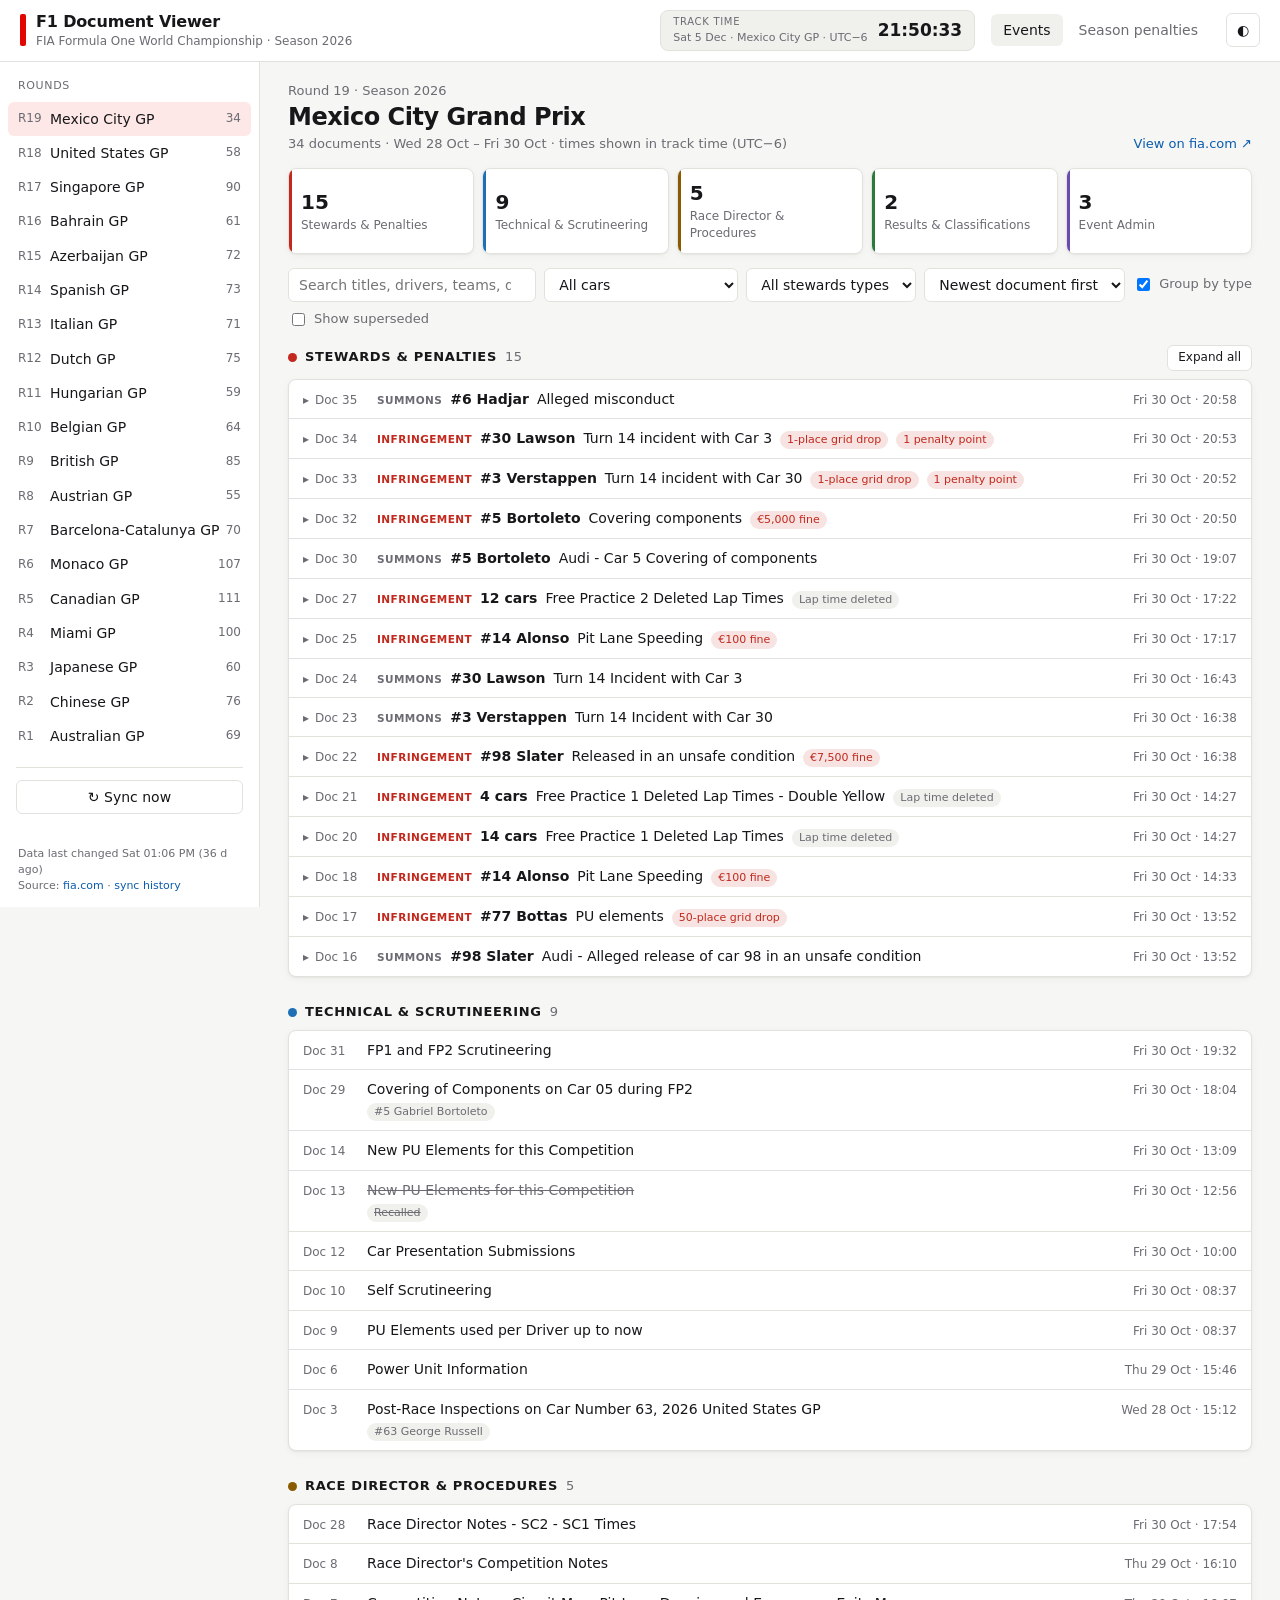
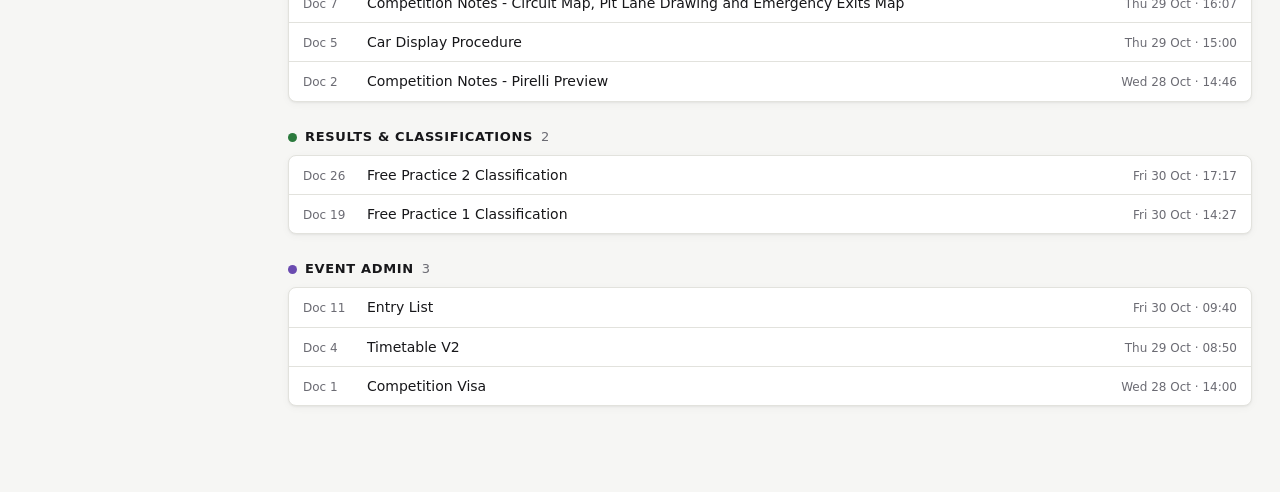
==== site/index.html @ 5725a712 "Add Sync now button and last-check status to the sidebar Starts the update workflow via the GitHub A" ====
<!doctype html>
<html lang="en">
<head>
<meta charset="utf-8">
<meta name="viewport" content="width=device-width, initial-scale=1">
<title>F1 Document Viewer</title>
<meta name="description" content="FIA Formula One decision documents, organised by event and document type.">
<link rel="stylesheet" href="style.css">
<link rel="icon" href="data:image/svg+xml,<svg xmlns='http://www.w3.org/2000/svg' viewBox='0 0 32 32'><rect width='32' height='32' rx='6' fill='%23e10600'/><path d='M8 9h12v3h-8v3h7v3h-7v5H8z' fill='white'/></svg>">
</head>
<body>
<header class="topbar">
  <button class="icon-btn menu-btn" id="menuBtn" aria-label="Show events">☰</button>
  <div class="brand">
    <span class="logo" aria-hidden="true"></span>
    <div>
      <h1>F1 Document Viewer</h1>
      <div class="sub" id="seasonLabel">Loading…</div>
    </div>
  </div>
  <div class="clock" id="clock" hidden title="Current local time at the track. Document times on this page are shown in track time.">
    <div class="clock-label">Track time</div>
    <div class="clock-time" id="clockTime">--:--:--</div>
    <div class="clock-sub"><span id="clockDay"></span> · <span id="clockWhere"></span></div>
  </div>
  <nav class="views">
    <a href="#/" id="navEvent" class="view-link">Events</a>
    <a href="#/penalties" id="navPen" class="view-link">Season penalties</a>
  </nav>
  <button class="icon-btn" id="themeBtn" aria-label="Toggle theme" title="Toggle theme">◐</button>
</header>

<div class="layout">
  <aside class="sidebar" id="sidebar">
    <div class="side-head">Rounds</div>
    <ul id="eventList" class="event-list"></ul>
    <div class="sync" id="sync">
      <button class="btn sync-btn" id="syncBtn" type="button">↻ Sync now</button>
      <div class="sync-status" id="syncStatus"></div>
      <form class="sync-token" id="syncToken" hidden>
        <p>Syncing from this page needs a GitHub token with permission to start the update workflow.
          It's kept only in this browser.</p>
        <ol>
          <li><a id="tokenLink" target="_blank" rel="noopener">Create a fine-grained token</a>:
            <b>Only select repositories</b> → this repo; <b>Permissions → Actions: Read and write</b>.</li>
          <li>Paste it here:</li>
        </ol>
        <input type="password" id="tokenInput" placeholder="github_pat_…" autocomplete="off">
        <div class="sync-actions">
          <button class="btn btn-sm" type="submit">Save &amp; sync</button>
          <button class="btn btn-sm" type="button" id="tokenCancel">Cancel</button>
        </div>
        <p>Or <a id="runOnGithub" target="_blank" rel="noopener">run it on GitHub</a> instead.</p>
      </form>
    </div>
    <div class="side-foot" id="updated"></div>
  </aside>
  <div class="scrim" id="scrim"></div>
  <main id="main" class="main"><p class="muted">Loading…</p></main>
</div>

<script src="app.js"></script>
</body>
</html>
---- site/style.css ----
:root {
  --bg: #f6f6f4;
  --surface: #ffffff;
  --surface-2: #f0f0ed;
  --border: #e2e2dd;
  --text: #17171a;
  --muted: #6b6b73;
  --accent: #e10600;
  --accent-soft: #fde8e7;
  --link: #0b5cad;
  --c-stewards: #c2281d;
  --c-technical: #1f6fb5;
  --c-race_director: #8a5a00;
  --c-results: #2b7a3d;
  --c-admin: #6a4bb0;
  --c-other: #6b6b73;
  --o-penalty: #c2281d;
  --o-reprimand: #b45309;
  --o-warning: #a16207;
  --o-nfa: #3f7d4e;
  --o-other: #6b6b73;
  --o-deleted: #6b6b73;
  --shadow: 0 1px 2px rgba(0,0,0,.05), 0 2px 8px rgba(0,0,0,.04);
  color-scheme: light;
}
@media (prefers-color-scheme: dark) {
  :root:not([data-theme="light"]) {
    --bg: #111114; --surface: #1a1a1f; --surface-2: #232329; --border: #2e2e36;
    --text: #ececef; --muted: #9a9aa5; --accent: #ff3b30; --accent-soft: #3a1715; --link: #6cb2ff;
    --c-stewards: #ff6b5e; --c-technical: #5aa9ef; --c-race_director: #e0a43a; --c-results: #5cc274;
    --c-admin: #a98bf0; --c-other: #9a9aa5;
    --o-penalty: #ff6b5e; --o-reprimand: #f59e0b; --o-warning: #eab308; --o-nfa: #5cc274; --o-other: #9a9aa5; --o-deleted: #9a9aa5;
    --shadow: none; color-scheme: dark;
  }
}
:root[data-theme="dark"] {
  --bg: #111114; --surface: #1a1a1f; --surface-2: #232329; --border: #2e2e36;
  --text: #ececef; --muted: #9a9aa5; --accent: #ff3b30; --accent-soft: #3a1715; --link: #6cb2ff;
  --c-stewards: #ff6b5e; --c-technical: #5aa9ef; --c-race_director: #e0a43a; --c-results: #5cc274;
  --c-admin: #a98bf0; --c-other: #9a9aa5;
  --o-penalty: #ff6b5e; --o-reprimand: #f59e0b; --o-warning: #eab308; --o-nfa: #5cc274; --o-other: #9a9aa5; --o-deleted: #9a9aa5;
  --shadow: none; color-scheme: dark;
}

* { box-sizing: border-box; }
html, body { margin: 0; }
body {
  background: var(--bg); color: var(--text);
  font: 14px/1.45 system-ui, -apple-system, "Segoe UI", Roboto, sans-serif;
}
a { color: var(--link); text-decoration: none; }
a:hover { text-decoration: underline; }
.muted { color: var(--muted); }
button, input, select { font: inherit; color: inherit; }

/* top bar */
.topbar {
  position: sticky; top: 0; z-index: 20; display: flex; align-items: center; gap: 16px;
  padding: 10px 20px; background: var(--surface); border-bottom: 1px solid var(--border);
}
.brand { display: flex; align-items: center; gap: 10px; margin-right: auto; min-width: 0; }
.logo { width: 6px; height: 32px; background: var(--accent); border-radius: 2px; flex: none; }
.brand h1 { font-size: 16px; margin: 0; letter-spacing: -.01em; }
.brand .sub { font-size: 12px; color: var(--muted); }
.views { display: flex; gap: 4px; }
.view-link { padding: 6px 12px; border-radius: 6px; color: var(--muted); font-weight: 500; }
.view-link:hover { background: var(--surface-2); text-decoration: none; }
.view-link.active { color: var(--text); background: var(--surface-2); }
.icon-btn {
  border: 1px solid var(--border); background: var(--surface); border-radius: 6px;
  width: 34px; height: 34px; cursor: pointer; flex: none;
}
.menu-btn { display: none; }

/* layout */
.layout { display: grid; grid-template-columns: 260px minmax(0, 1fr); min-height: calc(100vh - 55px); }
.sidebar {
  border-right: 1px solid var(--border); background: var(--surface);
  position: sticky; top: 55px; height: calc(100vh - 55px); overflow-y: auto; padding: 12px 8px;
}
.side-head { font-size: 11px; text-transform: uppercase; letter-spacing: .06em; color: var(--muted); padding: 4px 10px 8px; }
.side-foot { font-size: 11px; color: var(--muted); padding: 12px 10px; }
.event-list { list-style: none; margin: 0; padding: 0; }
.event-list a {
  display: grid; grid-template-columns: 26px 1fr auto; gap: 6px; align-items: center;
  padding: 7px 10px; border-radius: 6px; color: var(--text);
}
.event-list a:hover { background: var(--surface-2); text-decoration: none; }
.event-list a.active { background: var(--accent-soft); }
.event-list .rnd { color: var(--muted); font-variant-numeric: tabular-nums; font-size: 12px; }
.event-list .cnt { color: var(--muted); font-size: 12px; font-variant-numeric: tabular-nums; }
.main { padding: 20px 28px 60px; min-width: 0; max-width: 1200px; }
.scrim { display: none; }

/* event header */
.ev-head { display: flex; align-items: flex-end; gap: 16px; flex-wrap: wrap; margin-bottom: 14px; }
.ev-head h2 { margin: 0; font-size: 24px; letter-spacing: -.02em; }
.ev-head .meta { color: var(--muted); font-size: 13px; }
.ev-head .src { margin-left: auto; font-size: 13px; }

/* category cards */
.cats { display: grid; grid-template-columns: repeat(auto-fill, minmax(170px, 1fr)); gap: 8px; margin-bottom: 14px; }
.cat {
  text-align: left; border: 1px solid var(--border); background: var(--surface); border-radius: 8px;
  padding: 10px 12px; cursor: pointer; box-shadow: var(--shadow); position: relative; overflow: hidden;
}
.cat::before { content: ""; position: absolute; left: 0; top: 0; bottom: 0; width: 3px; background: var(--cc); }
.cat .n { font-size: 20px; font-weight: 650; font-variant-numeric: tabular-nums; }
.cat .l { font-size: 12px; color: var(--muted); }
.cat[aria-pressed="true"] { border-color: var(--cc); background: color-mix(in srgb, var(--cc) 9%, var(--surface)); }
.cat[aria-pressed="false"].dim { opacity: .55; }
.cat:disabled { opacity: .35; cursor: default; }

/* toolbar */
.toolbar { display: flex; flex-wrap: wrap; gap: 8px; align-items: center; margin-bottom: 16px; }
.toolbar input[type=search], .toolbar select {
  height: 34px; border: 1px solid var(--border); background: var(--surface); border-radius: 6px; padding: 0 10px;
}
.toolbar input[type=search] { flex: 1 1 220px; min-width: 0; }
.toolbar label.chk { display: inline-flex; gap: 6px; align-items: center; color: var(--muted); font-size: 13px; white-space: nowrap; }
.toolbar .spacer { flex: 1; }
.btn {
  height: 34px; border: 1px solid var(--border); background: var(--surface); border-radius: 6px;
  padding: 0 12px; cursor: pointer;
}
.btn:hover { background: var(--surface-2); }

/* sections */
.section { margin-bottom: 26px; }
.section-h { display: flex; align-items: center; gap: 8px; margin: 0 0 8px; font-size: 13px; text-transform: uppercase; letter-spacing: .05em; }
.section-h .dot { width: 9px; height: 9px; border-radius: 50%; background: var(--cc); }
.section-h .c { color: var(--muted); font-weight: 400; }
.card { background: var(--surface); border: 1px solid var(--border); border-radius: 8px; box-shadow: var(--shadow); overflow: hidden; }

/* document rows */
.doc { display: grid; grid-template-columns: 52px minmax(0, 1fr) auto; gap: 12px; padding: 9px 14px; border-top: 1px solid var(--border); align-items: baseline; }
.doc:first-child { border-top: 0; }
.doc .num { color: var(--muted); font-variant-numeric: tabular-nums; font-size: 12px; }
.doc .t { min-width: 0; }
.doc .t a { color: var(--text); font-weight: 500; }
.doc .t a:hover { color: var(--link); }
.doc .when { color: var(--muted); font-size: 12px; white-space: nowrap; font-variant-numeric: tabular-nums; }
.doc.recalled .t { text-decoration: line-through; color: var(--muted); }
.doc.superseded { opacity: .6; }
.tagline { display: flex; flex-wrap: wrap; gap: 4px; margin-top: 4px; }
.pill {
  display: inline-block; font-size: 11px; line-height: 18px; padding: 0 7px; border-radius: 9px;
  background: var(--surface-2); color: var(--muted); white-space: nowrap;
}
.pill.cat-pill { color: var(--cc); background: color-mix(in srgb, var(--cc) 12%, transparent); }
.pill.o-penalty { color: var(--o-penalty); background: color-mix(in srgb, var(--o-penalty) 13%, transparent); }
.pill.o-reprimand { color: var(--o-reprimand); background: color-mix(in srgb, var(--o-reprimand) 13%, transparent); }
.pill.o-warning { color: var(--o-warning); background: color-mix(in srgb, var(--o-warning) 13%, transparent); }
.pill.o-nfa { color: var(--o-nfa); background: color-mix(in srgb, var(--o-nfa) 13%, transparent); }
.pill.o-other, .pill.o-deleted { color: var(--o-other); }

/* stewards rulings */
.ruling { padding: 12px 14px; border-top: 1px solid var(--border); display: grid; grid-template-columns: 52px minmax(0,1fr) auto; gap: 12px; }
.ruling:first-child { border-top: 0; }
.ruling .who { font-weight: 600; }
.ruling .who .team { font-weight: 400; color: var(--muted); }
.ruling .type { font-size: 11px; font-weight: 600; text-transform: uppercase; letter-spacing: .04em; }
.type-Summons { color: var(--muted); }
.type-Infringement, .type-Corrected { color: var(--o-penalty); }
.type-Decision { color: var(--o-nfa); }
.type-Report, .type-Stewards, .type-Right, .type-Hearing { color: var(--c-technical); }
.ruling .fact { margin-top: 3px; }
.ruling .outcome { margin-top: 6px; padding: 6px 10px; background: var(--surface-2); border-radius: 6px; border-left: 3px solid var(--oc, var(--border)); }
.ruling .outcome b { font-size: 11px; text-transform: uppercase; letter-spacing: .04em; color: var(--muted); font-weight: 600; margin-right: 6px; }
.ruling details { margin-top: 6px; font-size: 13px; }
.ruling details summary { cursor: pointer; color: var(--muted); }
.ruling details p { margin: 6px 0 0; white-space: pre-wrap; }
.ruling .rel { font-size: 12px; color: var(--muted); margin-top: 6px; }
.ruling .rel a { margin-right: 6px; }
.flash { animation: flash 1.6s ease-out; }
@keyframes flash { from { background: color-mix(in srgb, var(--accent) 18%, transparent); } to { background: transparent; } }

/* penalties view */
.stat-row { display: grid; grid-template-columns: repeat(auto-fill, minmax(150px, 1fr)); gap: 8px; margin-bottom: 16px; }
.stat { background: var(--surface); border: 1px solid var(--border); border-radius: 8px; padding: 10px 12px; box-shadow: var(--shadow); }
.stat .n { font-size: 22px; font-weight: 650; font-variant-numeric: tabular-nums; }
.stat .l { font-size: 12px; color: var(--muted); }
.tbl-wrap { overflow-x: auto; }
table { border-collapse: collapse; width: 100%; font-variant-numeric: tabular-nums; }
th, td { text-align: left; padding: 7px 12px; border-top: 1px solid var(--border); white-space: nowrap; }
thead th { border-top: 0; font-size: 11px; text-transform: uppercase; letter-spacing: .05em; color: var(--muted); font-weight: 600; cursor: pointer; user-select: none; background: var(--surface); }
thead th.sorted::after { content: " ↓"; }
thead th.sorted.asc::after { content: " ↑"; }
td.num, th.num { text-align: right; }
tbody tr { cursor: pointer; }
tbody tr:hover { background: var(--surface-2); }
tbody tr.sel { background: var(--accent-soft); }
.empty { padding: 30px; text-align: center; color: var(--muted); }
.ev-link { font-size: 12px; color: var(--muted); }

@media (max-width: 860px) {
  .menu-btn { display: inline-block; }
  .layout { grid-template-columns: 1fr; }
  .sidebar {
    position: fixed; top: 55px; left: 0; bottom: 0; width: 270px; z-index: 30; height: auto;
    transform: translateX(-100%); transition: transform .2s; box-shadow: 0 0 30px rgba(0,0,0,.25);
  }
  body.nav-open .sidebar { transform: none; }
  body.nav-open .scrim { display: block; position: fixed; inset: 55px 0 0 0; background: rgba(0,0,0,.3); z-index: 25; }
  .main { padding: 16px 16px 60px; }
  .topbar { padding: 10px 16px; gap: 10px; }
  .brand .sub { display: none; }
  .view-link { padding: 6px 8px; font-size: 13px; }
  .doc, .ruling { grid-template-columns: 40px minmax(0,1fr); }
  .doc .when, .ruling .when { grid-column: 2; }
  .ev-head .src { margin-left: 0; }
}

/* track clock */
.clock { display: grid; grid-template-columns: auto auto; column-gap: 10px; align-items: baseline;
  padding: 4px 12px; border: 1px solid var(--border); border-radius: 8px; background: var(--surface-2); }
.clock[hidden] { display: none; }
.clock-label { font-size: 10px; text-transform: uppercase; letter-spacing: .07em; color: var(--muted); grid-row: 1; }
.clock-time { font-size: 17px; font-weight: 650; font-variant-numeric: tabular-nums; grid-row: 1 / span 2; grid-column: 2; align-self: center; }
.clock-sub { font-size: 11px; color: var(--muted); grid-row: 2; grid-column: 1; white-space: nowrap; }

/* compact expandable stewards rows */
.section-h .spacer { flex: 1; }
.btn-sm { height: 26px; padding: 0 10px; font-size: 12px; text-transform: none; letter-spacing: 0; font-weight: 500; }
details.ruling { border-top: 1px solid var(--border); display: block; padding: 0; }
details.ruling:first-child { border-top: 0; }
details.ruling > summary {
  list-style: none; cursor: pointer; display: grid; grid-template-columns: 64px minmax(0, 1fr) auto;
  gap: 10px; padding: 9px 14px; align-items: baseline;
}
details.ruling > summary::-webkit-details-marker { display: none; }
details.ruling > summary:hover { background: var(--surface-2); }
details.ruling > summary .num { color: var(--muted); font-size: 12px; white-space: nowrap; font-variant-numeric: tabular-nums; position: relative; padding-left: 12px; }
details.ruling > summary .num::before { content: "▸"; position: absolute; left: 0; color: var(--muted); transition: transform .15s; }
details.ruling[open] > summary .num::before { transform: rotate(90deg); }
details.ruling .line { display: flex; flex-wrap: wrap; align-items: baseline; gap: 4px 8px; min-width: 0; }
details.ruling .line .type { font-size: 10.5px; font-weight: 650; text-transform: uppercase; letter-spacing: .04em; white-space: nowrap; }
details.ruling .line .who { font-weight: 600; white-space: nowrap; }
details.ruling .line .subj { min-width: 0; }
details.ruling .when { color: var(--muted); font-size: 12px; white-space: nowrap; font-variant-numeric: tabular-nums; }
details.ruling.recalled .subj { text-decoration: line-through; color: var(--muted); }
details.ruling[open] { background: color-mix(in srgb, var(--surface-2) 45%, var(--surface)); }
.ruling-body { padding: 0 14px 12px 88px; display: grid; gap: 6px; }
.ruling-body .meta-line { color: var(--muted); }
.ruling-body .meta-line b { color: var(--text); }
.ruling-body .fact { margin: 0; }
.ruling-body .small { font-size: 12px; }
.ruling-body .outcome { margin: 0; }
.ruling-body .rel { margin: 0; }
.ruling-body .rel .sep { margin: 0 8px; }
.ruling-body details.sub { font-size: 13px; }
.ruling-body details.sub summary { cursor: pointer; color: var(--muted); }
.ruling-body details.sub p { margin: 6px 0 0; white-space: pre-wrap; }
.pill.ev-pill { background: var(--surface-2); color: var(--text); }

@media (max-width: 860px) {
  .clock { padding: 3px 8px; }
  .clock-sub, .clock-label { display: none; }
  .clock-time { font-size: 14px; grid-row: 1; }
  details.ruling > summary { grid-template-columns: 58px minmax(0, 1fr); }
  details.ruling > summary .when { grid-column: 2; }
  .ruling-body { padding: 0 14px 12px 16px; }
}
@media (max-width: 560px) {
  .brand > div { display: none; }
  .views .view-link { padding: 6px 6px; }
}

/* sync */
.sync { margin: 14px 8px 0; padding-top: 12px; border-top: 1px solid var(--border); display: grid; gap: 6px; }
.sync-btn { width: 100%; font-weight: 500; }
.sync-btn:disabled { opacity: .6; cursor: progress; }
.sync-status { font-size: 11px; color: var(--muted); min-height: 14px; }
.sync-status .bad, .bad { color: var(--o-penalty); }
.sync-token { font-size: 12px; background: var(--surface-2); border: 1px solid var(--border); border-radius: 8px; padding: 10px; display: grid; gap: 6px; }
.sync-token[hidden] { display: none; }
.sync-token p, .sync-token ol { margin: 0; }
.sync-token ol { padding-left: 18px; }
.sync-token input { height: 30px; border: 1px solid var(--border); background: var(--surface); border-radius: 6px; padding: 0 8px; width: 100%; }
.sync-actions { display: flex; gap: 6px; }
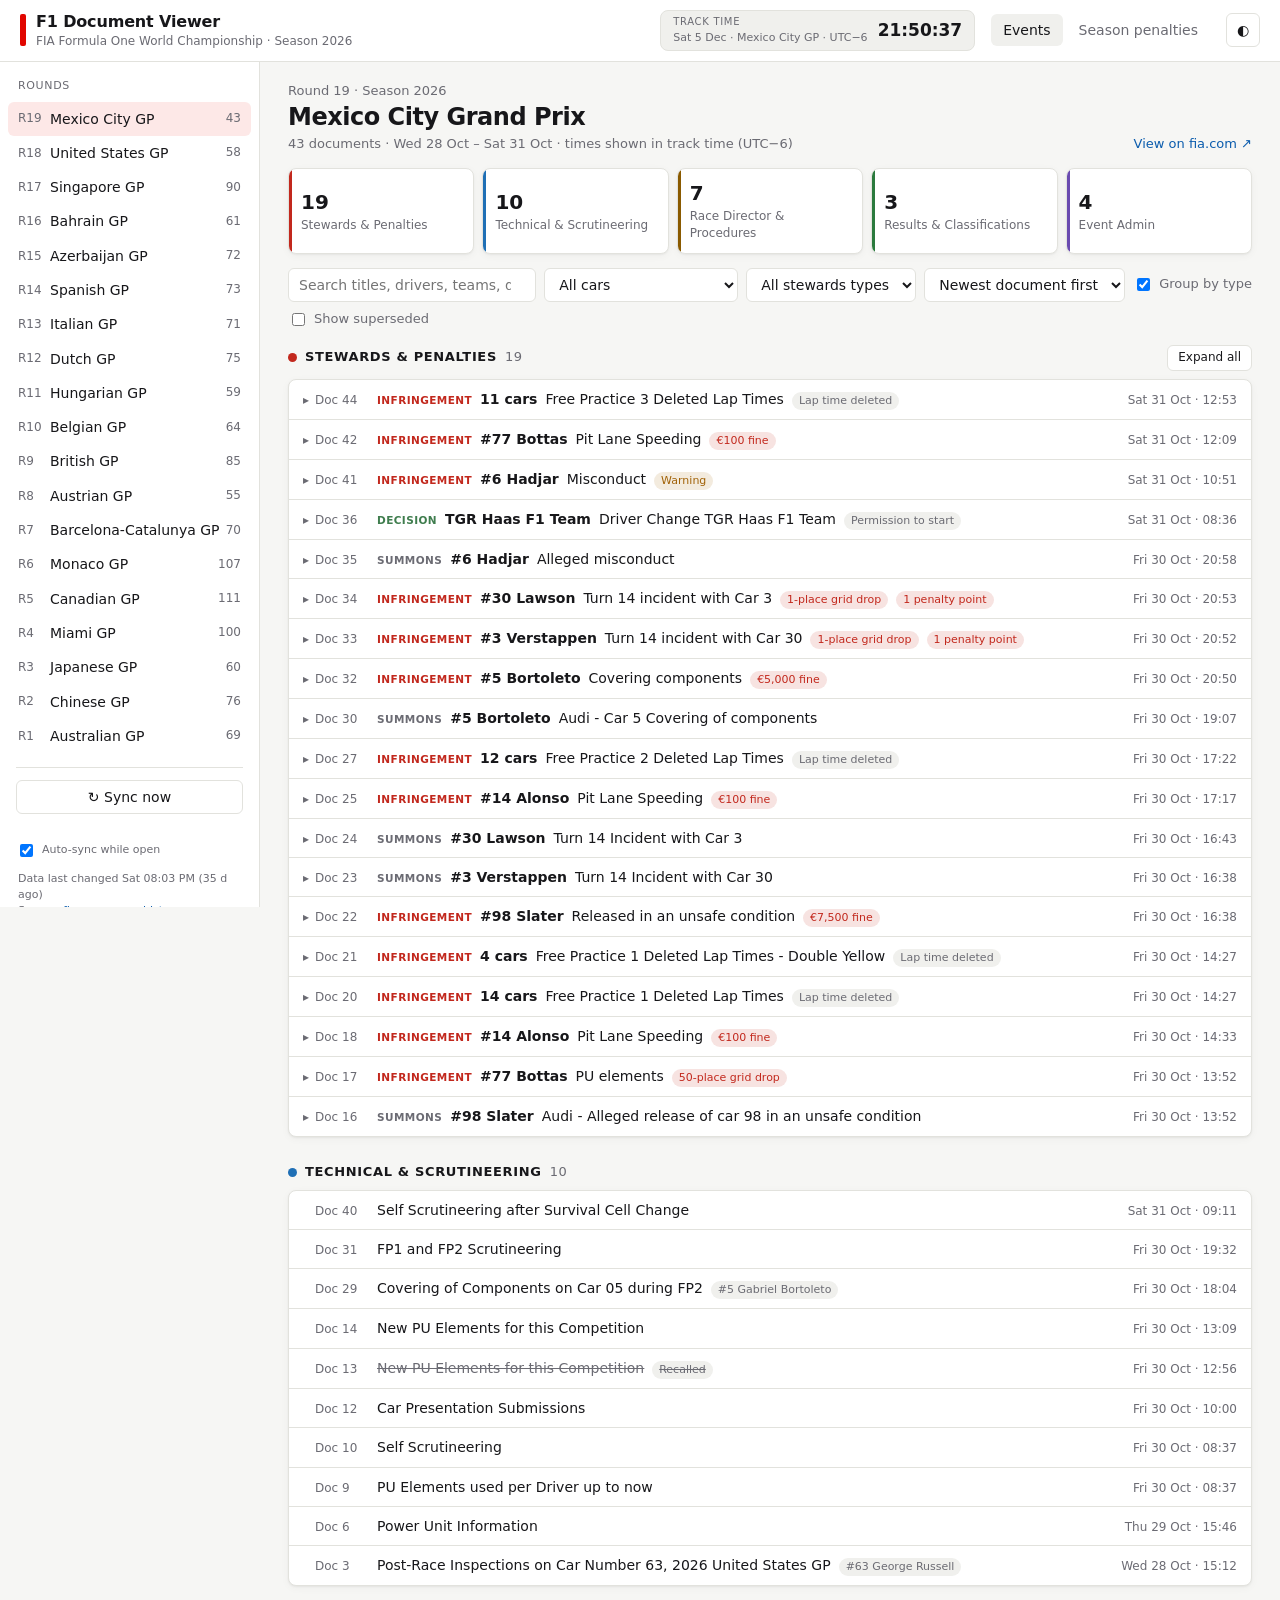
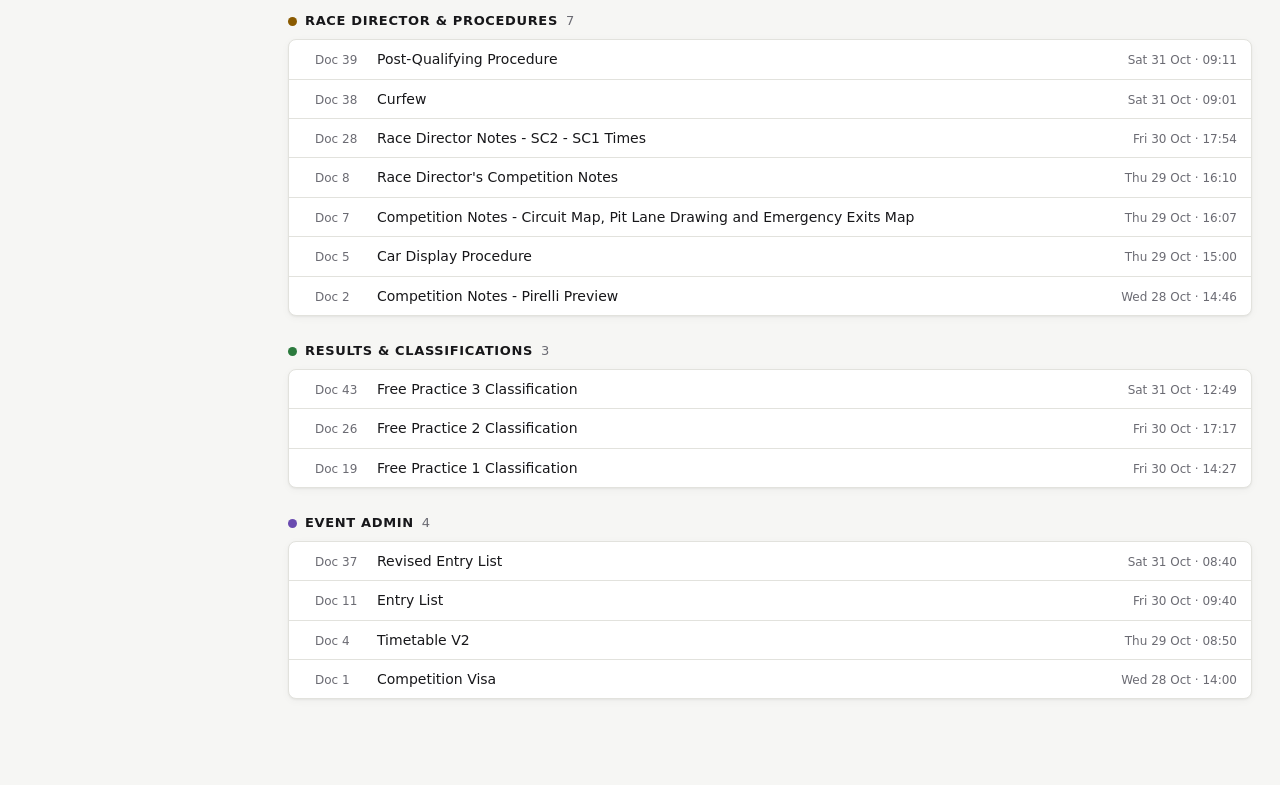
==== commit f7c0216a: "Auto-refresh and auto-sync while the page is open GitHub's scheduler is best-effort and isn't firing" ====
--- a/site/index.html
+++ b/site/index.html
@@ -37,6 +37,8 @@
     <div class="sync" id="sync">
       <button class="btn sync-btn" id="syncBtn" type="button">↻ Sync now</button>
       <div class="sync-status" id="syncStatus"></div>
+      <label class="sync-auto" title="While this page is open, start a sync every 10 min on race weekends (hourly otherwise). Needs a saved token.">
+        <input type="checkbox" id="autoSync"> Auto-sync while open</label>
       <form class="sync-token" id="syncToken" hidden>
         <p>Syncing from this page needs a GitHub token with permission to start the update workflow.
           It's kept only in this browser.</p>
--- a/site/style.css
+++ b/site/style.css
@@ -133,9 +133,12 @@
 .card { background: var(--surface); border: 1px solid var(--border); border-radius: 8px; box-shadow: var(--shadow); overflow: hidden; }
 
 /* document rows */
-.doc { display: grid; grid-template-columns: 52px minmax(0, 1fr) auto; gap: 12px; padding: 9px 14px; border-top: 1px solid var(--border); align-items: baseline; }
+.doc { display: grid; grid-template-columns: 64px minmax(0, 1fr) auto; gap: 10px; padding: 9px 14px; border-top: 1px solid var(--border); align-items: baseline; }
 .doc:first-child { border-top: 0; }
-.doc .num { color: var(--muted); font-variant-numeric: tabular-nums; font-size: 12px; }
+.doc .num { color: var(--muted); font-variant-numeric: tabular-nums; font-size: 12px; padding-left: 12px; white-space: nowrap; }
+.doc .line { display: flex; flex-wrap: wrap; align-items: baseline; gap: 4px 8px; }
+.doc.recalled .t { text-decoration: none; }
+.doc.recalled .subj { text-decoration: line-through; }
 .doc .t { min-width: 0; }
 .doc .t a { color: var(--text); font-weight: 500; }
 .doc .t a:hover { color: var(--link); }
@@ -206,7 +209,7 @@
   .topbar { padding: 10px 16px; gap: 10px; }
   .brand .sub { display: none; }
   .view-link { padding: 6px 8px; font-size: 13px; }
-  .doc, .ruling { grid-template-columns: 40px minmax(0,1fr); }
+  .doc, .ruling { grid-template-columns: 58px minmax(0,1fr); }
   .doc .when, .ruling .when { grid-column: 2; }
   .ev-head .src { margin-left: 0; }
 }
@@ -278,3 +281,8 @@
 .sync-token ol { padding-left: 18px; }
 .sync-token input { height: 30px; border: 1px solid var(--border); background: var(--surface); border-radius: 6px; padding: 0 8px; width: 100%; }
 .sync-actions { display: flex; gap: 6px; }
+
+/* flat list: fixed-width category tag so titles line up */
+.line > .cat-pill:first-child { min-width: 152px; text-align: center; }
+@media (max-width: 860px) { .line > .cat-pill:first-child { min-width: 0; } }
+.sync-auto { display: flex; gap: 6px; align-items: center; font-size: 11px; color: var(--muted); }
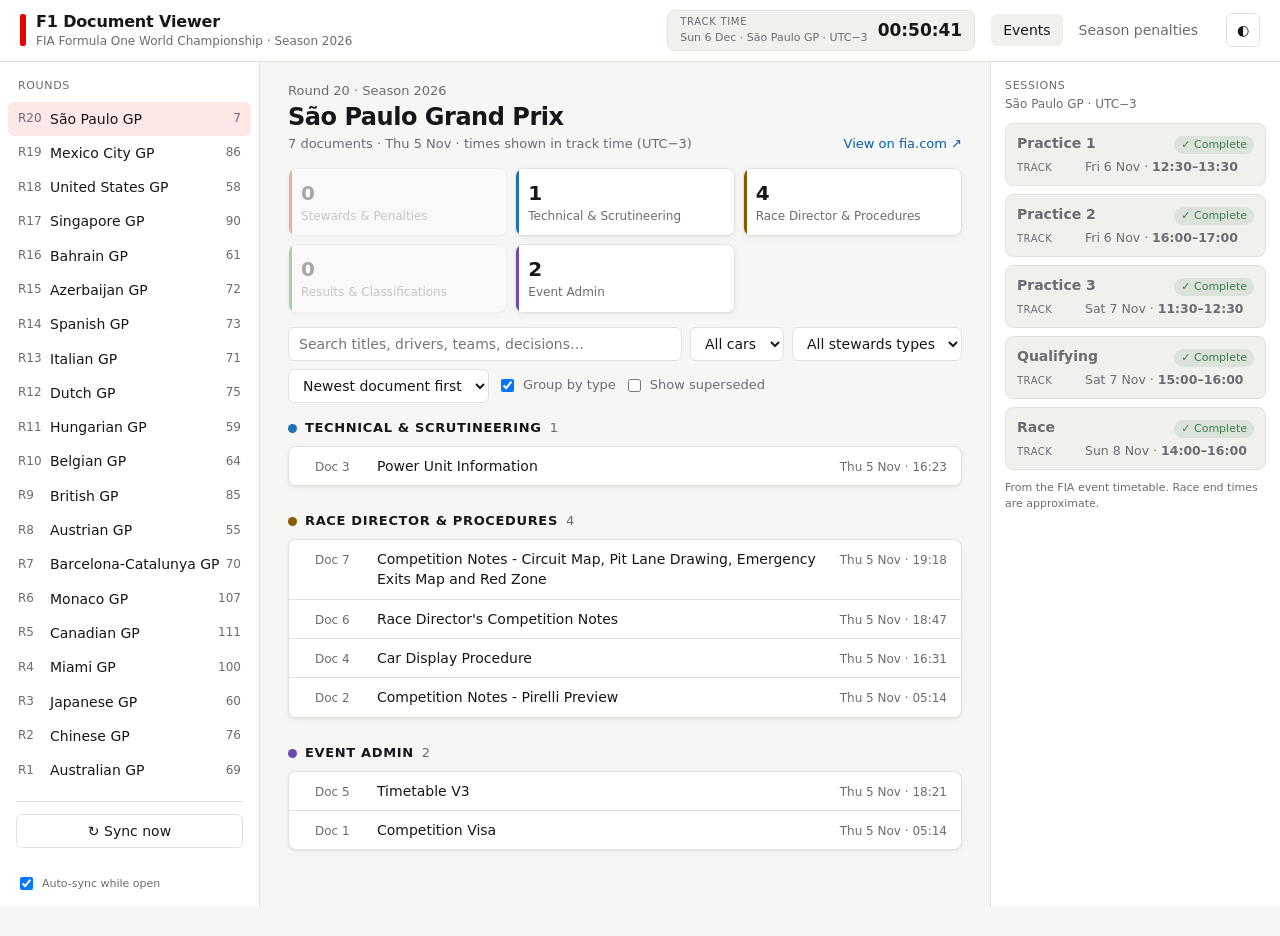
==== commit cdd7e9ef: "Add session times panel for the selected event Parse Formula 1 track sessions from the FIA timetable" ====
--- a/site/index.html
+++ b/site/index.html
@@ -59,6 +59,7 @@
   </aside>
   <div class="scrim" id="scrim"></div>
   <main id="main" class="main"><p class="muted">Loading…</p></main>
+  <aside class="sessions" id="sessions" hidden></aside>
 </div>
 
 <script src="app.js"></script>
--- a/site/style.css
+++ b/site/style.css
@@ -286,3 +286,51 @@
 .line > .cat-pill:first-child { min-width: 152px; text-align: center; }
 @media (max-width: 860px) { .line > .cat-pill:first-child { min-width: 0; } }
 .sync-auto { display: flex; gap: 6px; align-items: center; font-size: 11px; color: var(--muted); }
+
+/* sessions panel */
+.sessions { border-left: 1px solid var(--border); background: var(--surface); padding: 16px 14px;
+  position: sticky; top: 55px; height: calc(100vh - 55px); overflow-y: auto; }
+.sessions[hidden] { display: none; }
+body.has-sessions .layout { grid-template-columns: 260px minmax(0, 1fr) 290px; }
+.s-title { font-size: 11px; text-transform: uppercase; letter-spacing: .06em; color: var(--muted); margin-bottom: 10px; display: flex; flex-direction: column; gap: 2px; }
+.s-title span { text-transform: none; letter-spacing: 0; font-size: 12px; }
+.s-list { list-style: none; margin: 0; padding: 0; display: grid; gap: 8px; }
+.s-row { border: 1px solid var(--border); border-radius: 8px; padding: 9px 11px; background: var(--surface); }
+.s-row.done { background: var(--surface-2); }
+.s-row.done .s-name, .s-row.done .s-when { color: var(--muted); }
+.s-row.live { border-color: var(--accent); box-shadow: 0 0 0 1px var(--accent) inset; }
+.s-head { display: flex; flex-wrap: wrap; align-items: baseline; justify-content: space-between; gap: 4px 8px; margin-bottom: 4px; }
+.s-name { font-weight: 650; }
+.s-when { font-size: 12.5px; font-variant-numeric: tabular-nums; display: grid; grid-template-columns: 62px 1fr; gap: 6px; align-items: baseline; }
+.s-when b { font-weight: 600; }
+.s-mine { color: var(--link); }
+.s-sub { font-size: 12px; color: var(--muted); }
+.s-tag { font-size: 10px; text-transform: uppercase; letter-spacing: .05em; color: var(--muted); white-space: nowrap; overflow: hidden; text-overflow: ellipsis; }
+.s-mine .s-tag { color: inherit; opacity: .8; }
+.s-badge { font-size: 11px; white-space: nowrap; padding: 1px 7px; border-radius: 9px; }
+.s-badge.done { color: var(--o-nfa); background: color-mix(in srgb, var(--o-nfa) 12%, transparent); }
+.s-badge.next { color: var(--muted); background: var(--surface-2); }
+.s-badge.live { color: #fff; background: var(--accent); display: inline-flex; align-items: center; gap: 5px; }
+.s-badge.live i { width: 6px; height: 6px; border-radius: 50%; background: #fff; animation: pulse 1.2s ease-in-out infinite; }
+@keyframes pulse { 50% { opacity: .25; } }
+.s-note { font-size: 11px; color: var(--muted); margin: 10px 0 0; }
+.s-empty { font-size: 13px; }
+
+/* medium screens: sessions move above the documents as a horizontal strip */
+@media (max-width: 1279px) {
+  body.has-sessions .layout { grid-template-columns: 260px minmax(0, 1fr); }
+  .sidebar { grid-row: 1 / span 2; }
+  .sessions { grid-column: 2; grid-row: 1; position: static; height: auto; border-left: 0;
+    border-bottom: 1px solid var(--border); padding: 12px 28px; }
+  .main { grid-column: 2; grid-row: 2; }
+  .s-list { grid-auto-flow: column; grid-auto-columns: minmax(200px, 1fr); overflow-x: auto; padding-bottom: 4px; }
+  .s-title { flex-direction: row; gap: 8px; align-items: baseline; }
+  .s-note { display: none; }
+}
+@media (max-width: 860px) {
+  body.has-sessions .layout { grid-template-columns: 1fr; }
+  .sessions, .main { grid-column: 1; }
+  .sessions { padding: 12px 16px; }
+  .s-list { grid-auto-columns: minmax(190px, 78%); }
+}
+.s-when.s-plain { display: block; }
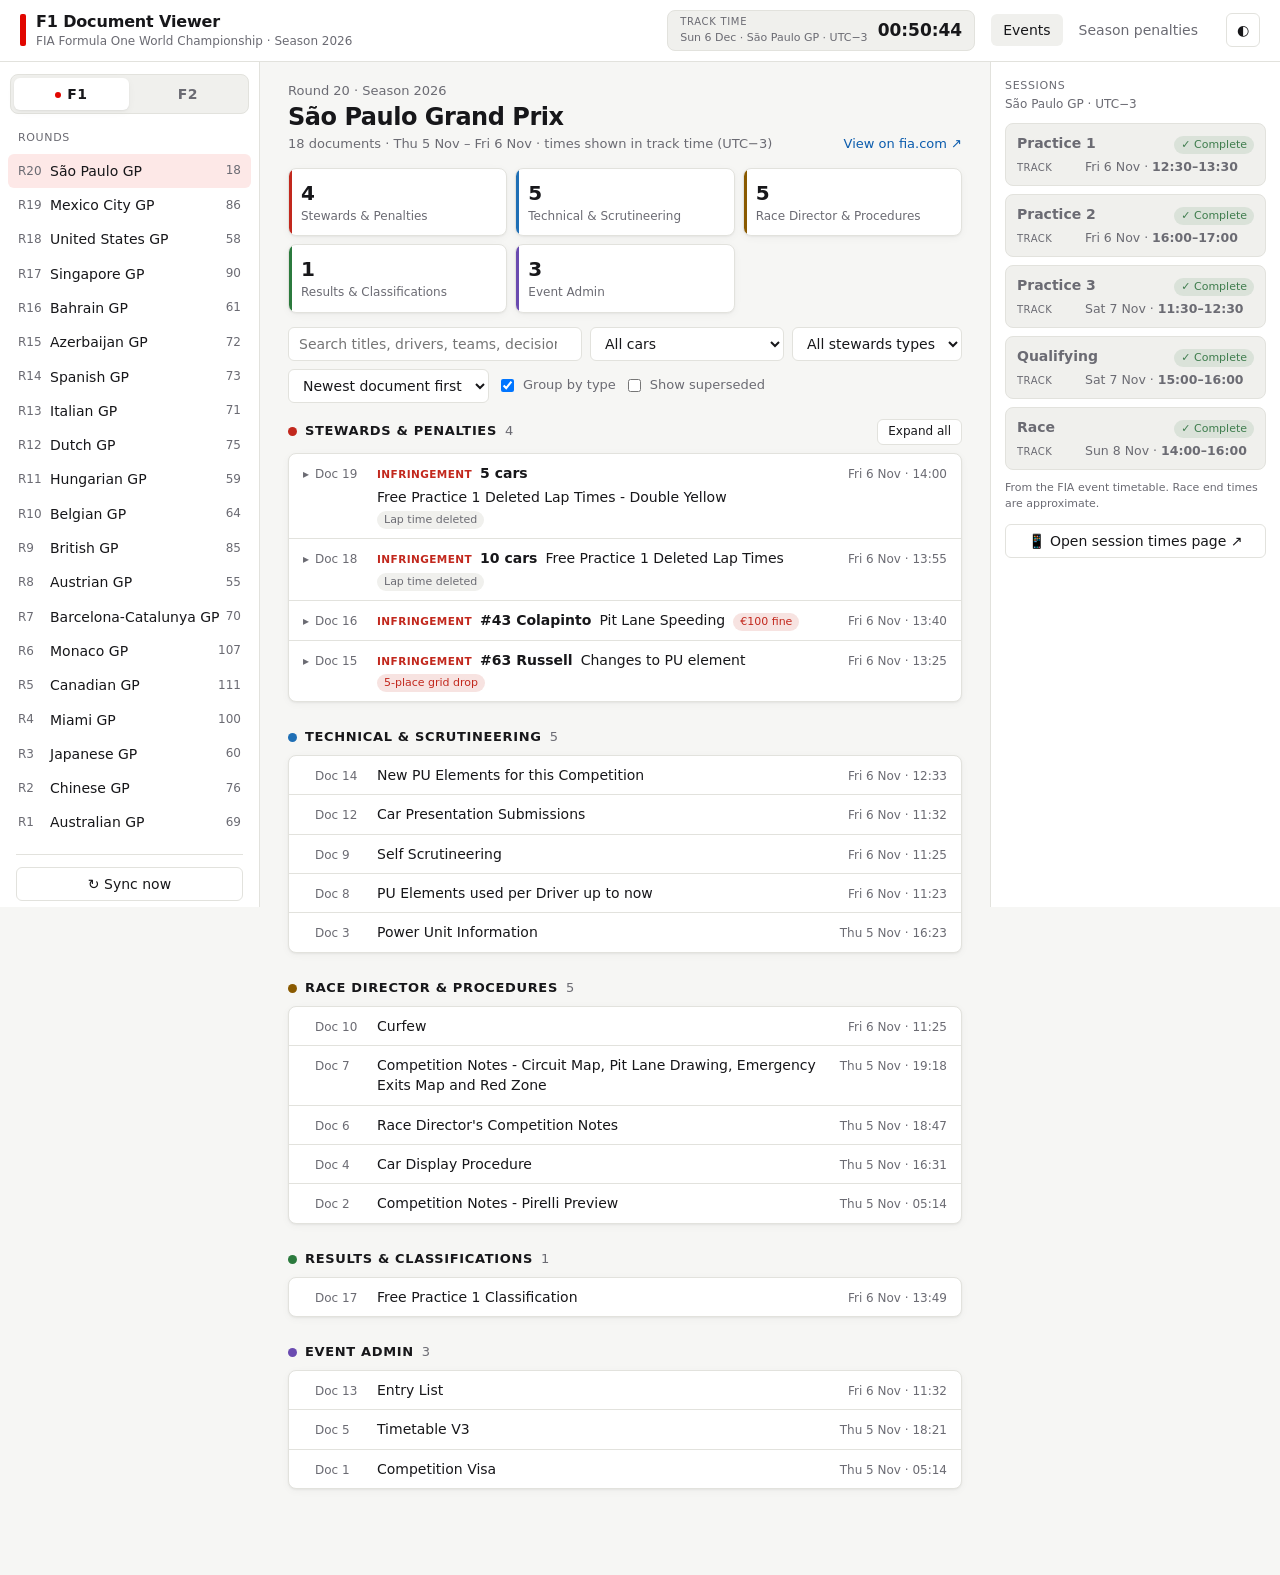
==== commit ec6e1032: "Add Formula 2: scraper covers both championships, F1/F2 switch in the sidebar - Scraper runs every s" ====
--- a/site/index.html
+++ b/site/index.html
@@ -3,7 +3,7 @@
 <head>
 <meta charset="utf-8">
 <meta name="viewport" content="width=device-width, initial-scale=1">
-<title>F1 Document Viewer</title>
+<title>Document Viewer</title>
 <meta name="description" content="FIA Formula One decision documents, organised by event and document type.">
 <link rel="stylesheet" href="style.css">
 <link rel="icon" href="data:image/svg+xml,<svg xmlns='http://www.w3.org/2000/svg' viewBox='0 0 32 32'><rect width='32' height='32' rx='6' fill='%23e10600'/><path d='M8 9h12v3h-8v3h7v3h-7v5H8z' fill='white'/></svg>">
@@ -14,7 +14,7 @@
   <div class="brand">
     <span class="logo" aria-hidden="true"></span>
     <div>
-      <h1>F1 Document Viewer</h1>
+      <h1 id="brandTitle">Document Viewer</h1>
       <div class="sub" id="seasonLabel">Loading…</div>
     </div>
   </div>
@@ -32,6 +32,7 @@
 
 <div class="layout">
   <aside class="sidebar" id="sidebar">
+    <nav class="series-switch" id="seriesSwitch" aria-label="Championship"></nav>
     <div class="side-head">Rounds</div>
     <ul id="eventList" class="event-list"></ul>
     <div class="sync" id="sync">
--- a/site/style.css
+++ b/site/style.css
@@ -334,3 +334,14 @@
   .s-list { grid-auto-columns: minmax(190px, 78%); }
 }
 .s-when.s-plain { display: block; }
+.s-open { display: flex; align-items: center; justify-content: center; margin-top: 12px; width: 100%; font-weight: 500; color: var(--text); text-decoration: none; }
+.s-open:hover { text-decoration: none; }
+@media (max-width: 1279px) { .s-open { width: auto; display: inline-flex; margin-top: 8px; height: 30px; font-size: 13px; } }
+
+/* championship switch (top of the events sidebar) */
+.series-switch { display: grid; grid-template-columns: 1fr 1fr; gap: 2px; padding: 3px; margin: 0 2px 12px;
+  background: var(--surface-2); border: 1px solid var(--border); border-radius: 8px; }
+.series-switch a { text-align: center; padding: 6px 0; border-radius: 6px; color: var(--muted); font-weight: 600; letter-spacing: .02em; }
+.series-switch a:hover { text-decoration: none; color: var(--text); }
+.series-switch a.active { background: var(--surface); color: var(--text); box-shadow: var(--shadow); }
+.series-switch a.active::before { content: ""; display: inline-block; width: 6px; height: 6px; border-radius: 50%; background: var(--accent); margin-right: 6px; vertical-align: middle; }
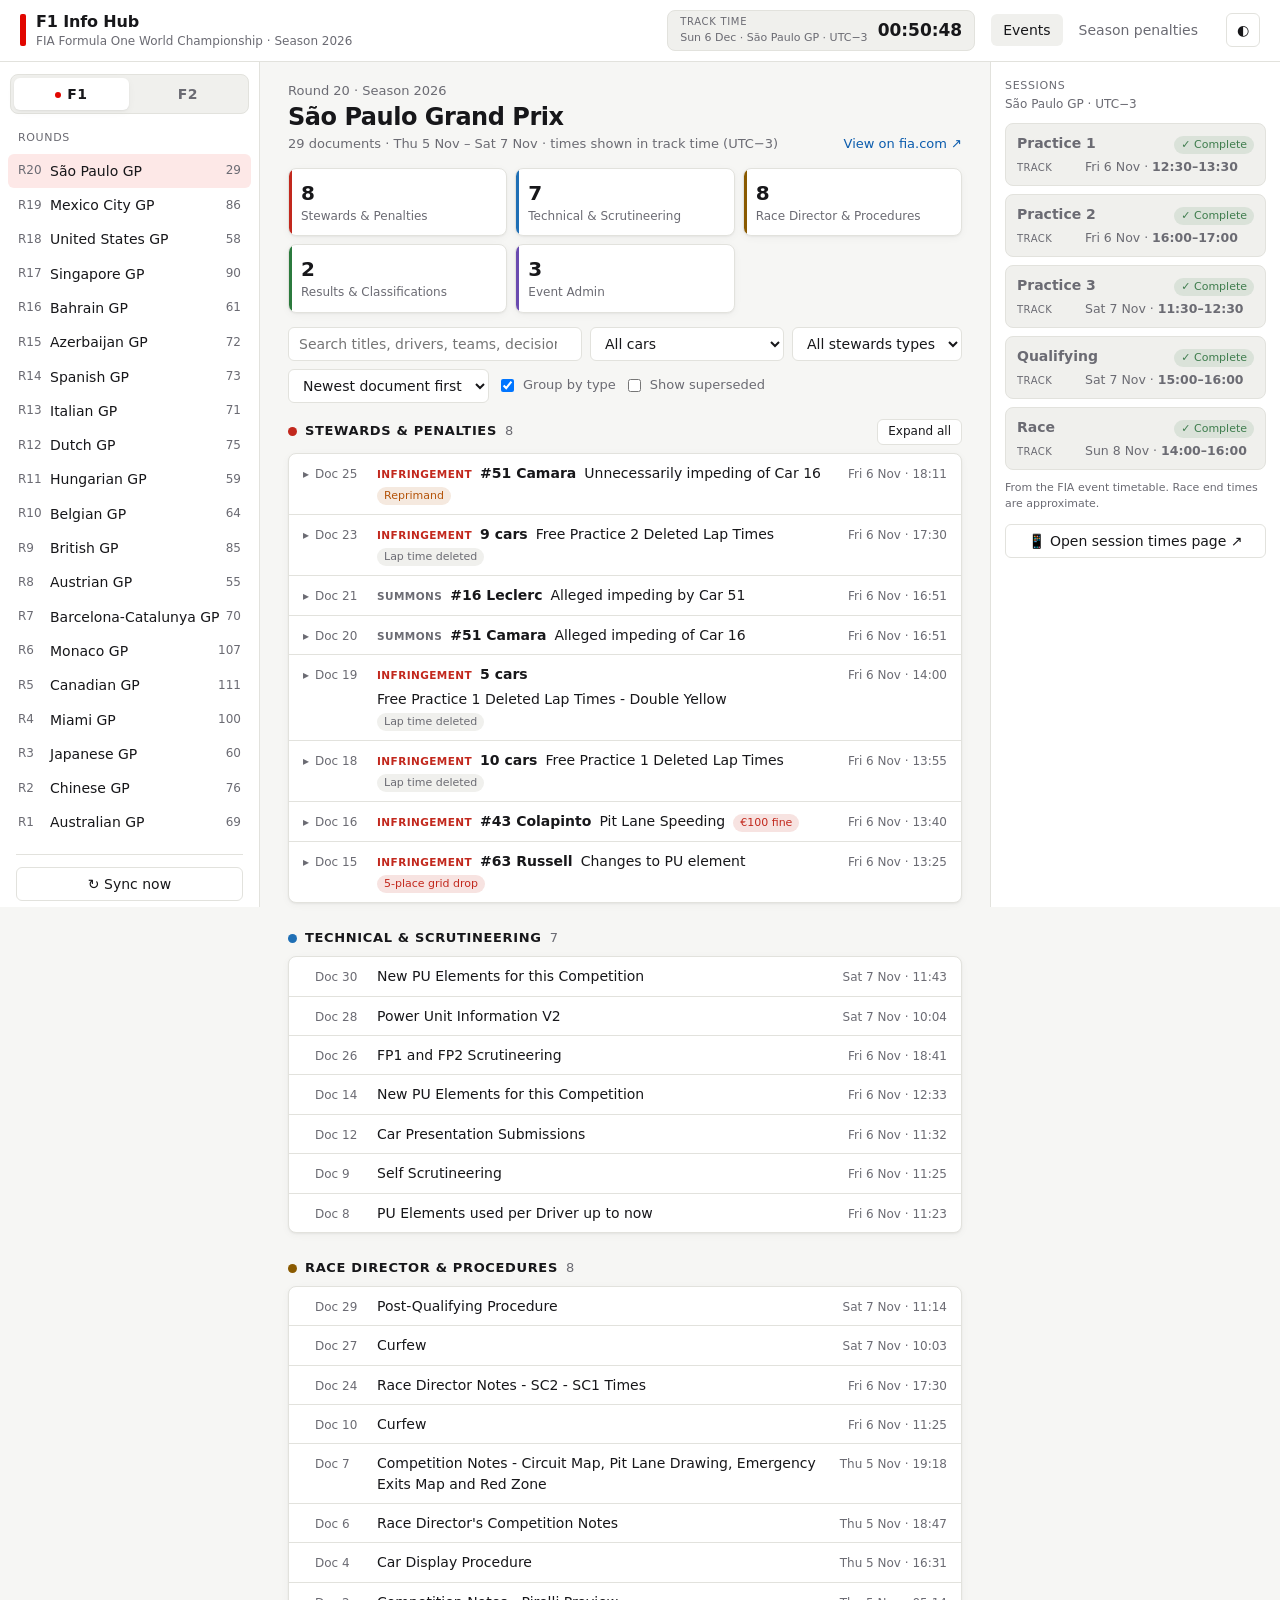
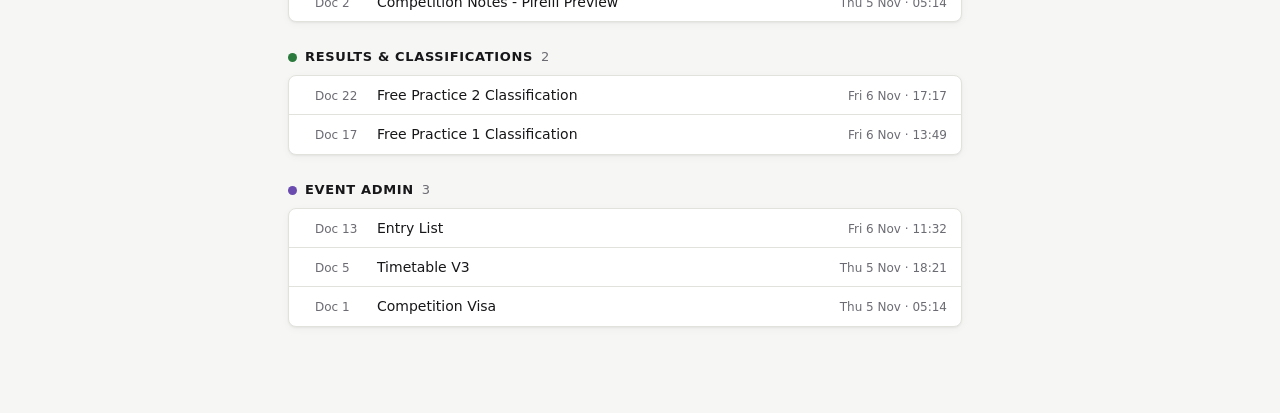
==== commit ea73718b: "Rename to Info Hub, F2 blue accent on F2 pages, % on rain chance - Site title/brand is now 'F1 Info " ====
--- a/site/index.html
+++ b/site/index.html
@@ -3,7 +3,7 @@
 <head>
 <meta charset="utf-8">
 <meta name="viewport" content="width=device-width, initial-scale=1">
-<title>Document Viewer</title>
+<title>Info Hub</title>
 <meta name="description" content="FIA Formula One decision documents, organised by event and document type.">
 <link rel="stylesheet" href="style.css">
 <link rel="icon" href="data:image/svg+xml,<svg xmlns='http://www.w3.org/2000/svg' viewBox='0 0 32 32'><rect width='32' height='32' rx='6' fill='%23e10600'/><path d='M8 9h12v3h-8v3h7v3h-7v5H8z' fill='white'/></svg>">
@@ -14,7 +14,7 @@
   <div class="brand">
     <span class="logo" aria-hidden="true"></span>
     <div>
-      <h1 id="brandTitle">Document Viewer</h1>
+      <h1 id="brandTitle">Info Hub</h1>
       <div class="sub" id="seasonLabel">Loading…</div>
     </div>
   </div>
--- a/site/style.css
+++ b/site/style.css
@@ -345,3 +345,39 @@
 .series-switch a:hover { text-decoration: none; color: var(--text); }
 .series-switch a.active { background: var(--surface); color: var(--text); box-shadow: var(--shadow); }
 .series-switch a.active::before { content: ""; display: inline-block; width: 6px; height: 6px; border-radius: 50%; background: var(--accent); margin-right: 6px; vertical-align: middle; }
+
+/* track weather */
+.wx { margin-top: 16px; padding-top: 14px; border-top: 1px solid var(--border); }
+.wx-table { width: 100%; border-collapse: collapse; font-variant-numeric: tabular-nums; background: var(--surface);
+  border: 1px solid var(--border); border-radius: 8px; overflow: hidden; }
+.wx-table { table-layout: fixed; }
+.wx-table th:first-child { width: 34%; }
+.wx-table th, .wx-table td { padding: 6px 5px; text-align: right; border-top: 1px solid var(--border); white-space: nowrap; font-size: 12.5px; }
+.wx-table thead th { border-top: 0; font-size: 10.5px; text-transform: uppercase; letter-spacing: .05em; color: var(--muted); font-weight: 600; cursor: default; background: var(--surface-2); }
+.wx-table tbody th { text-align: left; font-weight: 500; color: var(--muted); font-size: 11.5px; }
+.wx-table tbody tr { cursor: default; }
+.wx-table tbody tr:hover { background: transparent; }
+.wx-table td b { font-weight: 650; }
+.wx-table tbody th small { font-size: 9.5px; opacity: .8; }
+.wx-rain.light { color: var(--c-technical); font-weight: 600; }
+.wx-rain.moderate { color: var(--o-reprimand); font-weight: 650; }
+.wx-rain.heavy { color: var(--o-penalty); font-weight: 700; }
+@media (max-width: 1279px) {
+  .wx { max-width: 460px; }
+  .wx .s-note { display: block; }
+}
+
+/* forecast rain chance on session cards */
+.s-rain { margin-top: 6px; font-size: 12px; padding: 3px 8px; border-radius: 6px; display: inline-flex; gap: 5px; align-items: center;
+  background: var(--surface-2); color: var(--muted); }
+.s-rain span { font-size: 13px; }
+.s-rain.mid { color: var(--c-technical); background: color-mix(in srgb, var(--c-technical) 12%, transparent); }
+.s-rain.high { color: var(--o-penalty); background: color-mix(in srgb, var(--o-penalty) 12%, transparent); font-weight: 600; }
+
+/* F2 pages use F2 blue as the accent (logo bar, selected round, switch dot, live badges).
+   No official F2 hex is published; adjust here if needed. */
+:root[data-series="f2"] { --accent: #0067b1; --accent-soft: #e2eef9; }
+@media (prefers-color-scheme: dark) {
+  :root[data-series="f2"]:not([data-theme="light"]) { --accent: #3d9bff; --accent-soft: #10263f; }
+}
+:root[data-series="f2"][data-theme="dark"] { --accent: #3d9bff; --accent-soft: #10263f; }
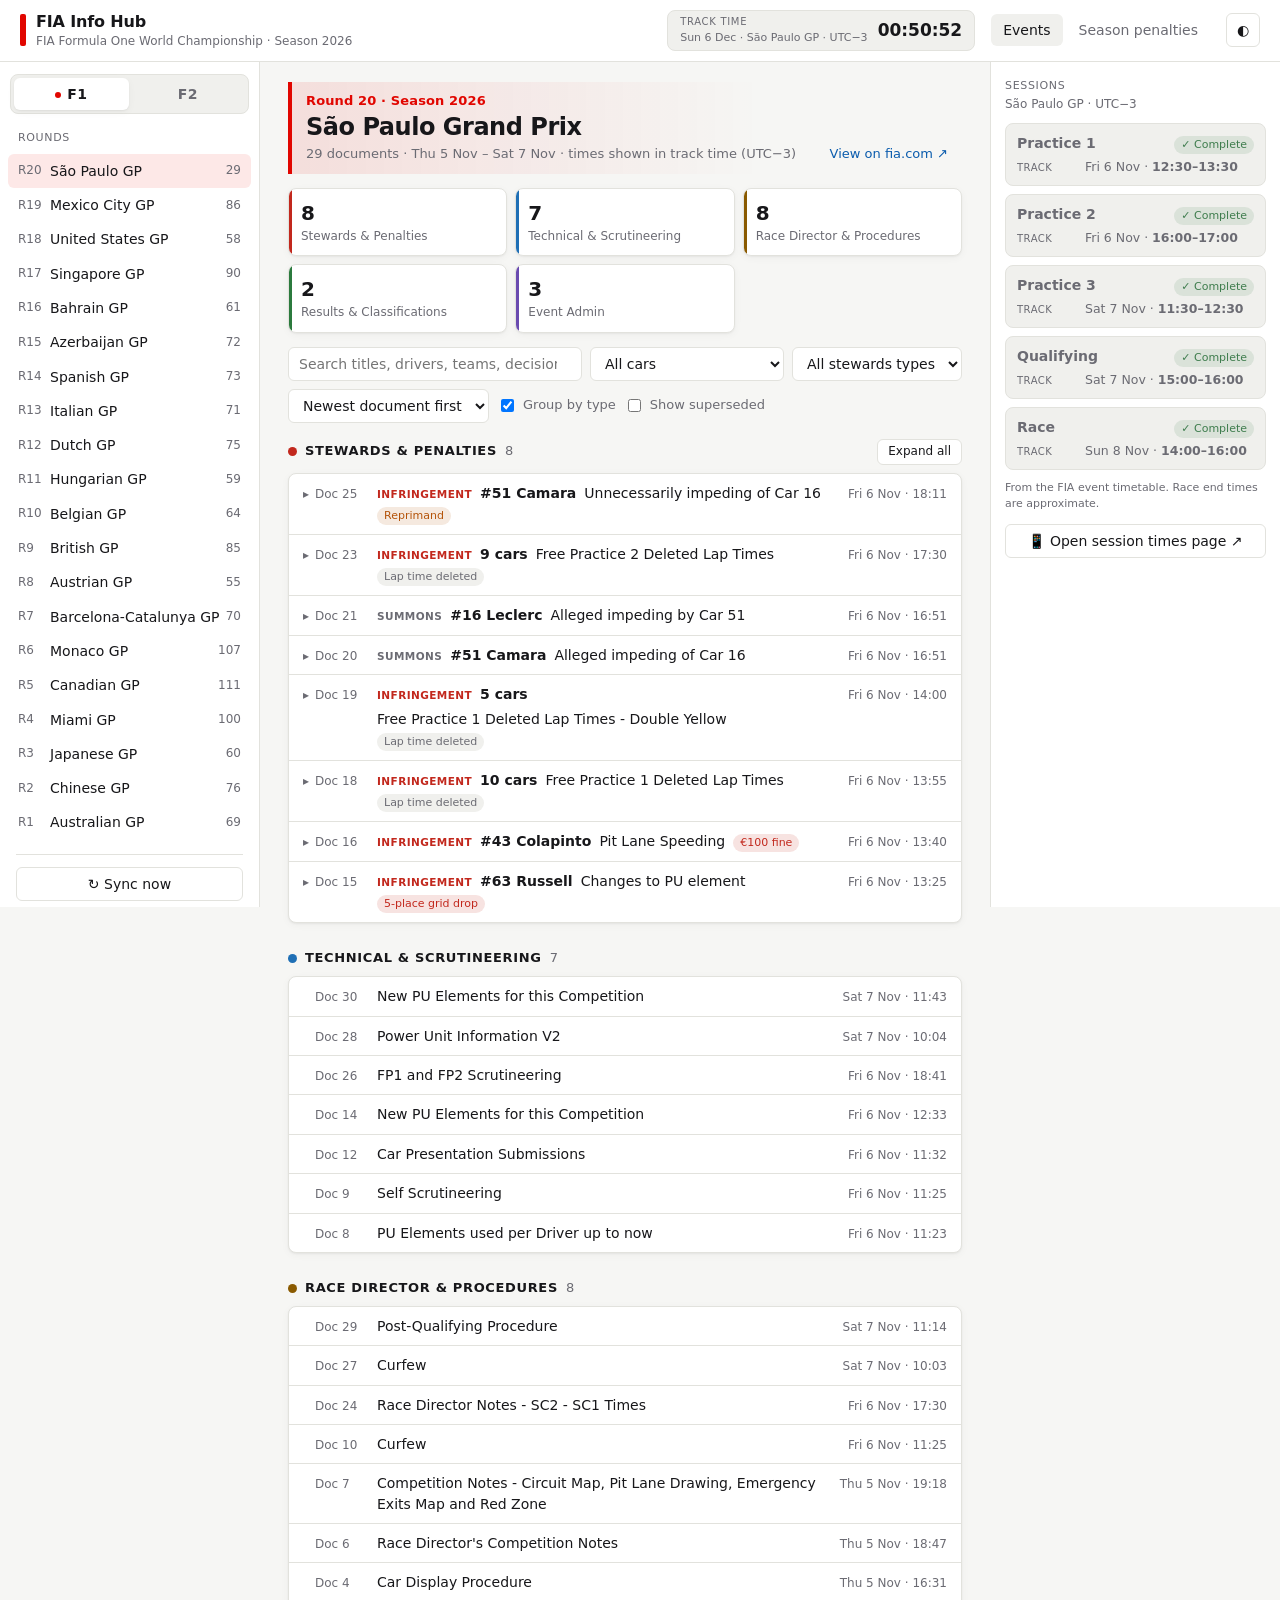
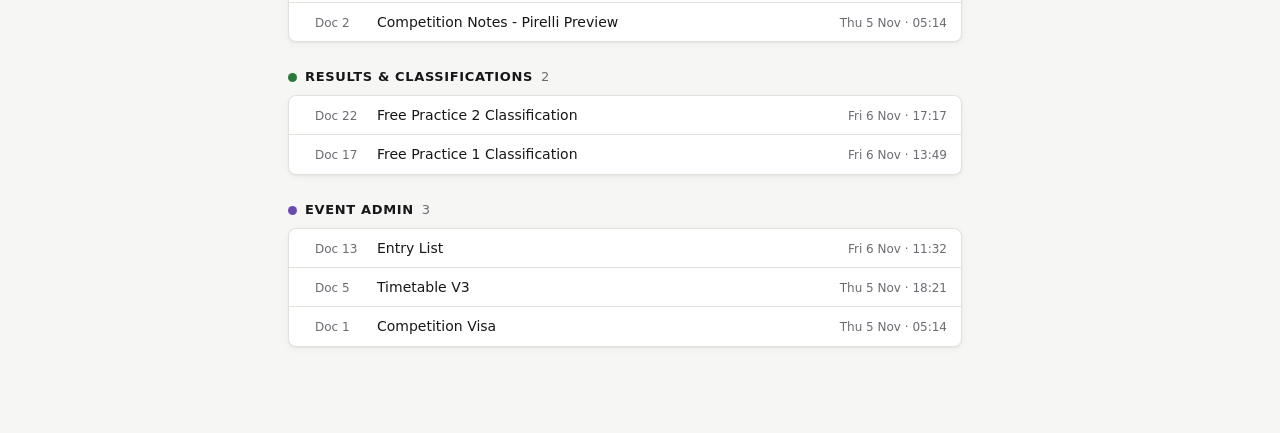
==== commit bbe54682: "Title the site 'FIA Info Hub' for every series Co-Authored-By: Claude Opus 5.5 <noreply@anthropic.co" ====
--- a/site/index.html
+++ b/site/index.html
@@ -3,7 +3,7 @@
 <head>
 <meta charset="utf-8">
 <meta name="viewport" content="width=device-width, initial-scale=1">
-<title>Info Hub</title>
+<title>FIA Info Hub</title>
 <meta name="description" content="FIA Formula One decision documents, organised by event and document type.">
 <link rel="stylesheet" href="style.css">
 <link rel="icon" href="data:image/svg+xml,<svg xmlns='http://www.w3.org/2000/svg' viewBox='0 0 32 32'><rect width='32' height='32' rx='6' fill='%23e10600'/><path d='M8 9h12v3h-8v3h7v3h-7v5H8z' fill='white'/></svg>">
@@ -14,7 +14,7 @@
   <div class="brand">
     <span class="logo" aria-hidden="true"></span>
     <div>
-      <h1 id="brandTitle">Info Hub</h1>
+      <h1 id="brandTitle">FIA Info Hub</h1>
       <div class="sub" id="seasonLabel">Loading…</div>
     </div>
   </div>
--- a/site/style.css
+++ b/site/style.css
@@ -374,10 +374,16 @@
 .s-rain.mid { color: var(--c-technical); background: color-mix(in srgb, var(--c-technical) 12%, transparent); }
 .s-rain.high { color: var(--o-penalty); background: color-mix(in srgb, var(--o-penalty) 12%, transparent); font-weight: 600; }
 
-/* F2 pages use F2 blue as the accent (logo bar, selected round, switch dot, live badges).
-   No official F2 hex is published; adjust here if needed. */
-:root[data-series="f2"] { --accent: #0067b1; --accent-soft: #e2eef9; }
+/* F2 pages use F2 blue as the accent (logo bar, selected round, switch dot, live badges, round banner). */
+:root[data-series="f2"] { --accent: #089be2; --accent-soft: #e0f2fc; }
 @media (prefers-color-scheme: dark) {
-  :root[data-series="f2"]:not([data-theme="light"]) { --accent: #3d9bff; --accent-soft: #10263f; }
-}
-:root[data-series="f2"][data-theme="dark"] { --accent: #3d9bff; --accent-soft: #10263f; }
+  :root[data-series="f2"]:not([data-theme="light"]) { --accent: #089be2; --accent-soft: #0b2c3d; }
+}
+:root[data-series="f2"][data-theme="dark"] { --accent: #089be2; --accent-soft: #0b2c3d; }
+
+/* round / page title banner: series-coloured bar and tint */
+.ev-head {
+  border-left: 4px solid var(--accent); padding: 10px 14px 10px 14px; border-radius: 0 8px 8px 0;
+  background: linear-gradient(90deg, color-mix(in srgb, var(--accent) 10%, transparent), transparent 70%);
+}
+.ev-head > div:first-child > .meta:first-child { color: var(--accent); font-weight: 600; letter-spacing: .01em; }
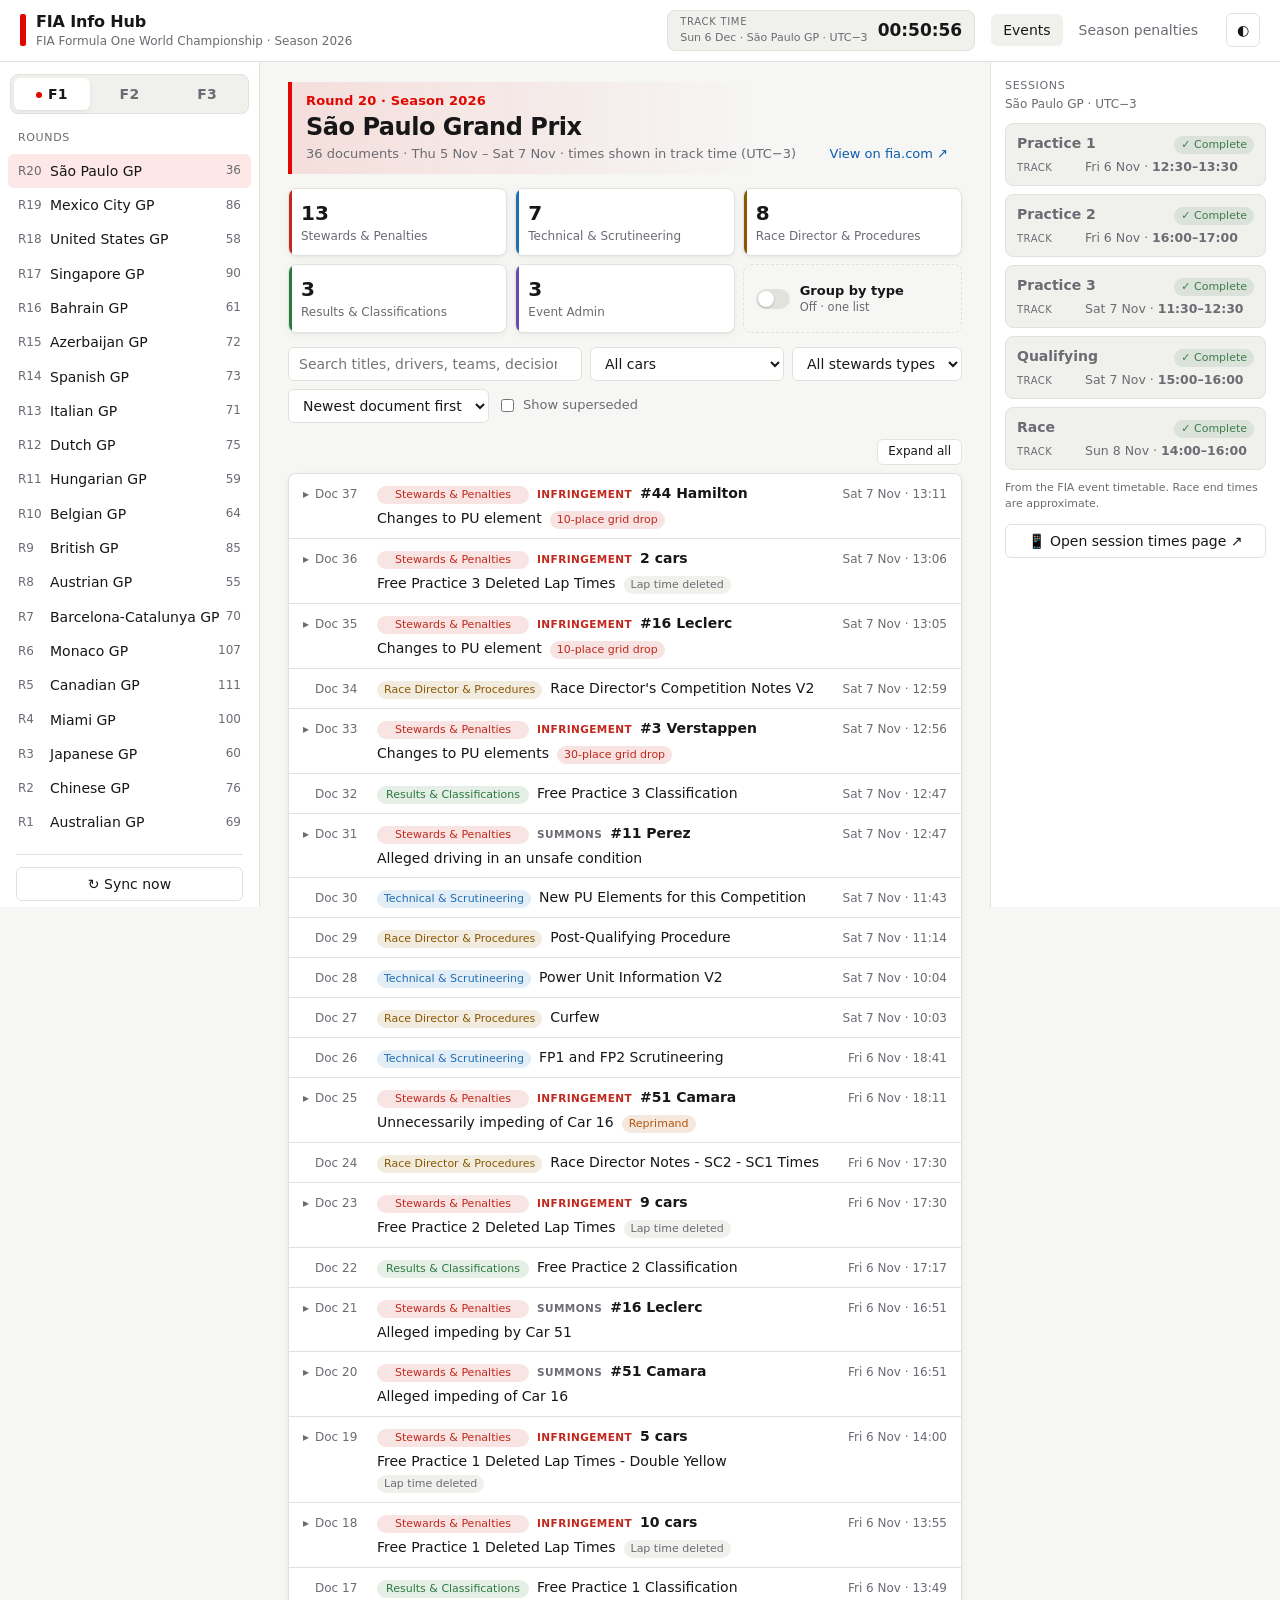
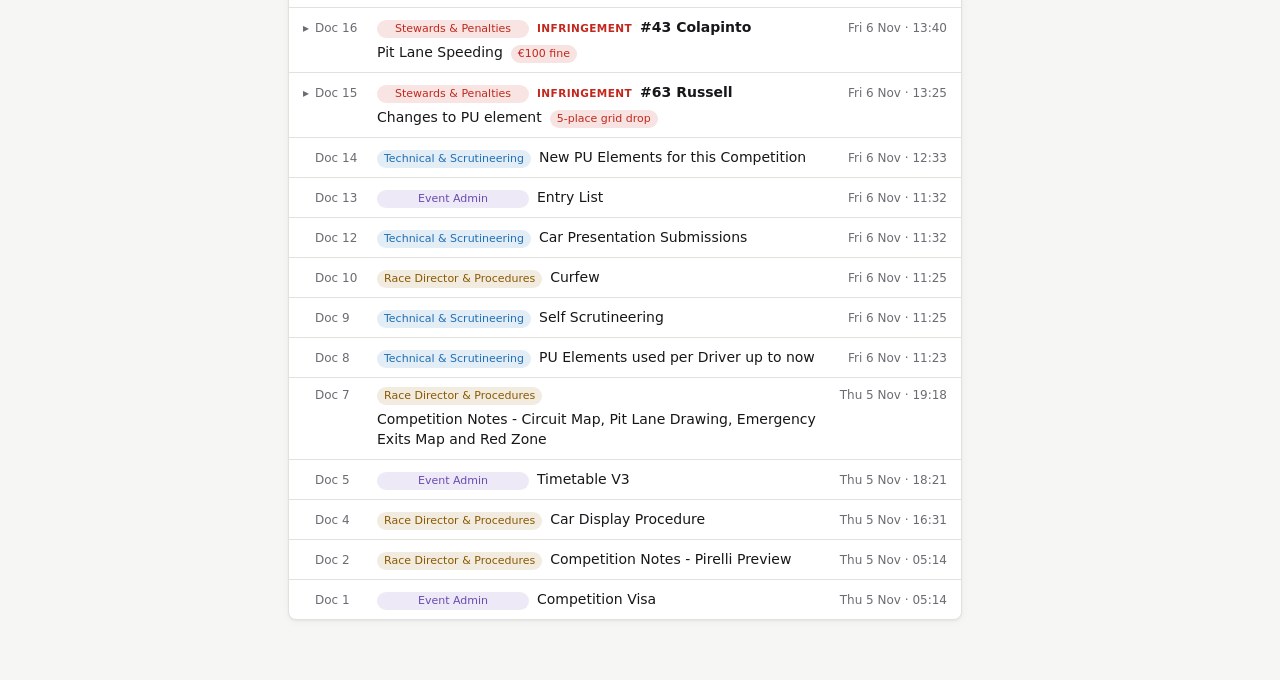
==== commit 48c07d0e: "Show Sky Sports F1 (407) live coverage start on session cards New site/sky.js reads the public sky.c" ====
--- a/site/index.html
+++ b/site/index.html
@@ -63,6 +63,7 @@
   <aside class="sessions" id="sessions" hidden></aside>
 </div>
 
+<script src="sky.js"></script>
 <script src="app.js"></script>
 </body>
 </html>
--- a/site/style.css
+++ b/site/style.css
@@ -339,7 +339,7 @@
 @media (max-width: 1279px) { .s-open { width: auto; display: inline-flex; margin-top: 8px; height: 30px; font-size: 13px; } }
 
 /* championship switch (top of the events sidebar) */
-.series-switch { display: grid; grid-template-columns: 1fr 1fr; gap: 2px; padding: 3px; margin: 0 2px 12px;
+.series-switch { display: grid; grid-template-columns: repeat(3, 1fr); gap: 2px; padding: 3px; margin: 0 2px 12px;
   background: var(--surface-2); border: 1px solid var(--border); border-radius: 8px; }
 .series-switch a { text-align: center; padding: 6px 0; border-radius: 6px; color: var(--muted); font-weight: 600; letter-spacing: .02em; }
 .series-switch a:hover { text-decoration: none; color: var(--text); }
@@ -387,3 +387,31 @@
   background: linear-gradient(90deg, color-mix(in srgb, var(--accent) 10%, transparent), transparent 70%);
 }
 .ev-head > div:first-child > .meta:first-child { color: var(--accent); font-weight: 600; letter-spacing: .01em; }
+
+/* "Group by type" toggle, sits at the end of the category cards */
+.group-toggle {
+  display: flex; align-items: center; gap: 10px; text-align: left; cursor: pointer;
+  border: 1px dashed var(--border); background: transparent; border-radius: 8px; padding: 10px 12px; color: var(--text);
+}
+.group-toggle:hover { background: var(--surface-2); }
+.group-toggle[aria-checked="true"] { border-style: solid; border-color: var(--accent); background: color-mix(in srgb, var(--accent) 7%, var(--surface)); }
+.group-toggle .sw { flex: none; width: 34px; height: 20px; border-radius: 10px; background: var(--border); position: relative; transition: background .15s; }
+.group-toggle .sw i { position: absolute; top: 2px; left: 2px; width: 16px; height: 16px; border-radius: 50%; background: #fff;
+  box-shadow: 0 1px 2px rgba(0,0,0,.25); transition: transform .15s; }
+.group-toggle[aria-checked="true"] .sw { background: var(--accent); }
+.group-toggle[aria-checked="true"] .sw i { transform: translateX(14px); }
+.group-toggle .gt-text { display: flex; flex-direction: column; line-height: 1.25; }
+.group-toggle .gt-text b { font-weight: 600; font-size: 13px; }
+.group-toggle .gt-text small { font-size: 11.5px; color: var(--muted); }
+
+/* F3 pages: F3 orange accent */
+:root[data-series="f3"] { --accent: #ea5408; --accent-soft: #fdeadf; }
+@media (prefers-color-scheme: dark) {
+  :root[data-series="f3"]:not([data-theme="light"]) { --accent: #ea5408; --accent-soft: #3a1c0c; }
+}
+:root[data-series="f3"][data-theme="dark"] { --accent: #ea5408; --accent-soft: #3a1c0c; }
+
+/* Sky Sports F1 live coverage line on session cards */
+.s-tv { margin-top: 6px; font-size: 12px; color: var(--text); display: block; line-height: 1.4; }
+.s-tv b { font-weight: 600; }
+.s-tv span { font-size: 12px; }
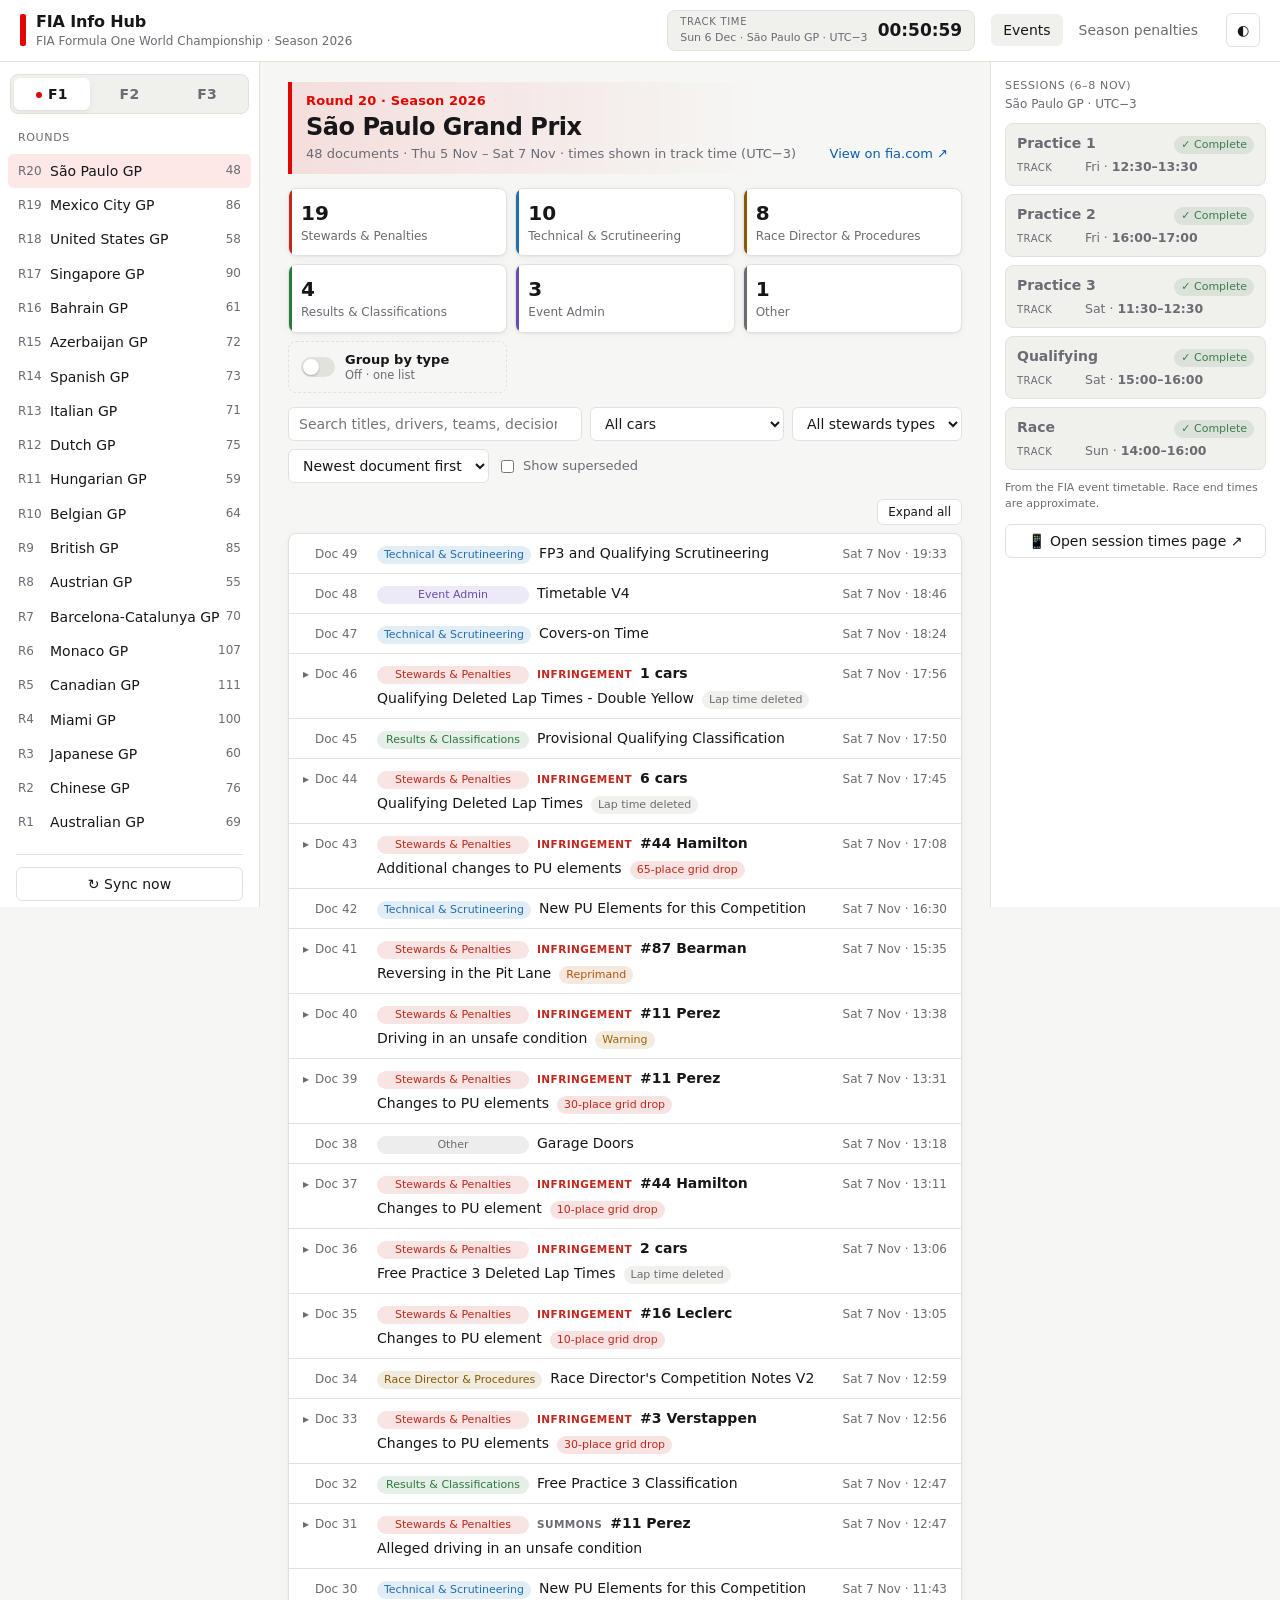
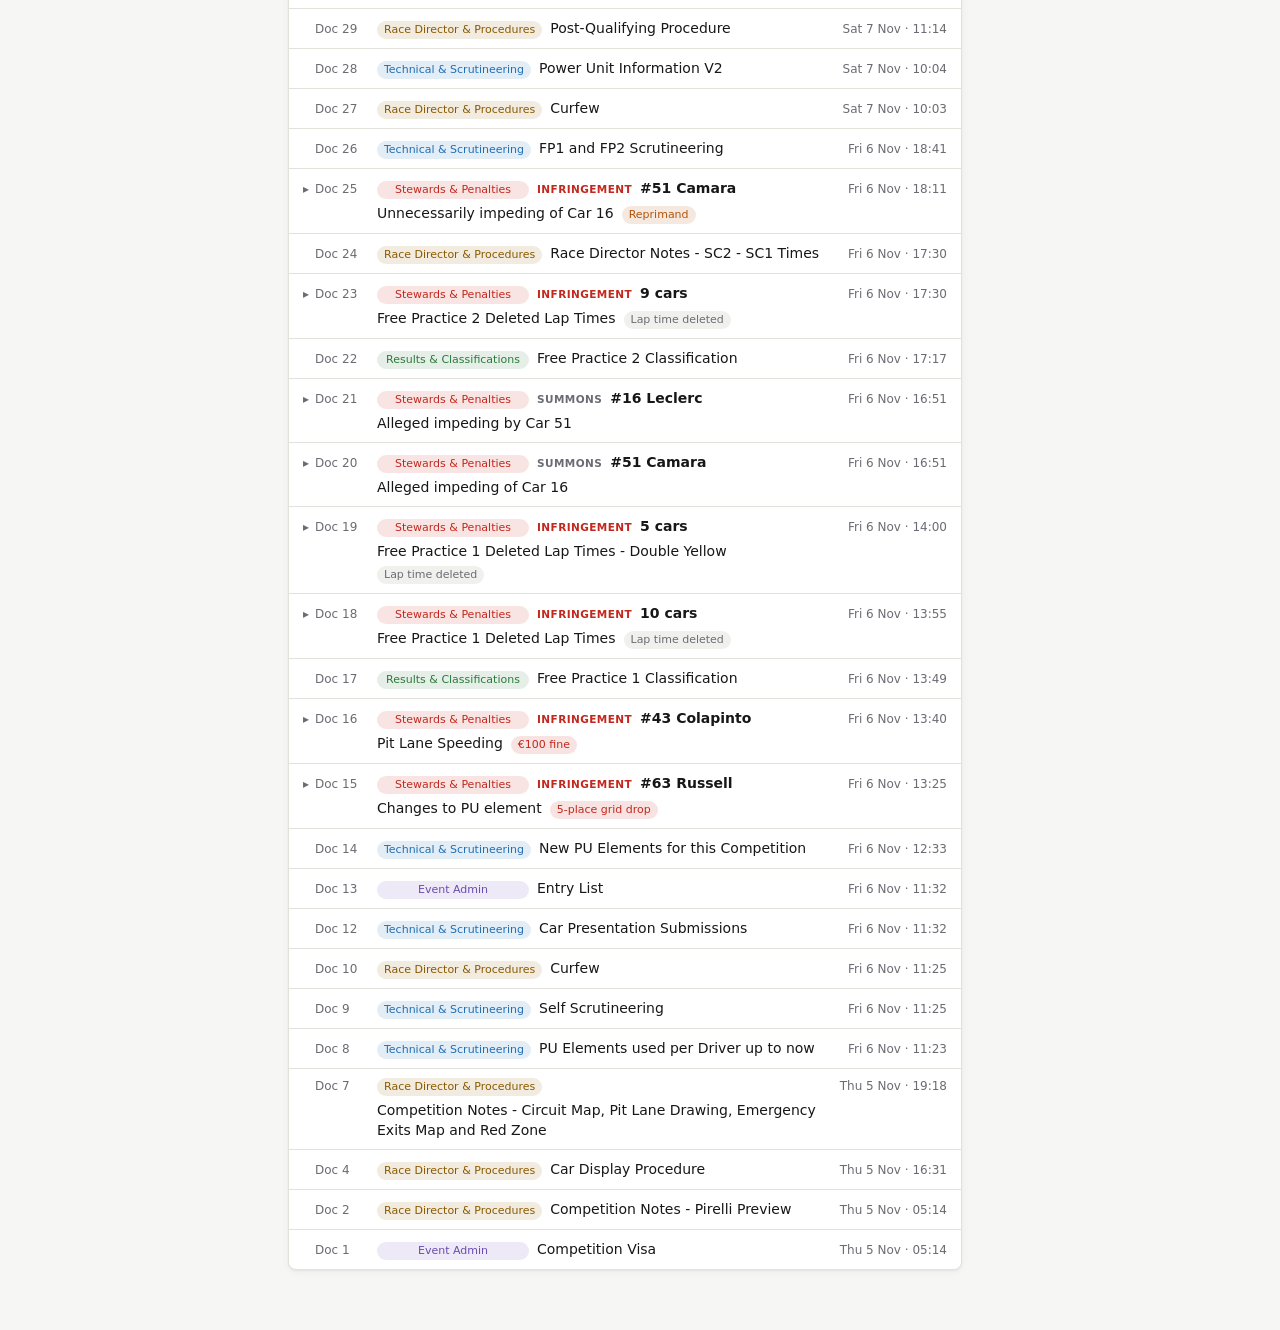
==== commit a954d348: "Show F1/F2/F3 beside the accent bar in the header on phones Co-Authored-By: Claude Opus 5.5 <noreply" ====
--- a/site/index.html
+++ b/site/index.html
@@ -13,6 +13,7 @@
   <button class="icon-btn menu-btn" id="menuBtn" aria-label="Show events">☰</button>
   <div class="brand">
     <span class="logo" aria-hidden="true"></span>
+    <span class="brand-series" id="brandSeries"></span>
     <div>
       <h1 id="brandTitle">FIA Info Hub</h1>
       <div class="sub" id="seasonLabel">Loading…</div>
--- a/site/style.css
+++ b/site/style.css
@@ -323,7 +323,12 @@
   .sessions { grid-column: 2; grid-row: 1; position: static; height: auto; border-left: 0;
     border-bottom: 1px solid var(--border); padding: 12px 28px; }
   .main { grid-column: 2; grid-row: 2; }
-  .s-list { grid-auto-flow: column; grid-auto-columns: minmax(200px, 1fr); overflow-x: auto; padding-bottom: 4px; }
+  .s-list { grid-auto-flow: column; grid-auto-columns: minmax(250px, 1fr); overflow-x: auto; padding-bottom: 4px;
+    scroll-snap-type: x proximity; scroll-padding-left: 0; }
+  .s-list > .s-row { scroll-snap-align: start; }
+  /* room after the last card so it can scroll all the way to the left edge */
+  .s-list { padding-right: calc(100% - 250px); }
+  .s-when > span:last-child { white-space: nowrap; }
   .s-title { flex-direction: row; gap: 8px; align-items: baseline; }
   .s-note { display: none; }
 }
@@ -331,7 +336,11 @@
   body.has-sessions .layout { grid-template-columns: 1fr; }
   .sessions, .main { grid-column: 1; }
   .sessions { padding: 12px 16px; }
-  .s-list { grid-auto-columns: minmax(190px, 78%); }
+  /* phones: flex strip; the spacer after the last card is exactly the leftover width,
+     so the last card can scroll to the left edge and no further */
+  .s-list { display: flex; padding-right: 0; }
+  .s-list > .s-row { flex: 0 0 max(260px, 86%); }
+  .s-list::after { content: ""; flex: 0 0 calc(100% - max(260px, 86%) - 8px); }
 }
 .s-when.s-plain { display: block; }
 .s-open { display: flex; align-items: center; justify-content: center; margin-top: 12px; width: 100%; font-weight: 500; color: var(--text); text-decoration: none; }
@@ -405,13 +414,28 @@
 .group-toggle .gt-text small { font-size: 11.5px; color: var(--muted); }
 
 /* F3 pages: F3 orange accent */
-:root[data-series="f3"] { --accent: #ea5408; --accent-soft: #fdeadf; }
+:root[data-series="f3"] { --accent: #f77331; --accent-soft: #feede3; }
 @media (prefers-color-scheme: dark) {
-  :root[data-series="f3"]:not([data-theme="light"]) { --accent: #ea5408; --accent-soft: #3a1c0c; }
-}
-:root[data-series="f3"][data-theme="dark"] { --accent: #ea5408; --accent-soft: #3a1c0c; }
+  :root[data-series="f3"]:not([data-theme="light"]) { --accent: #f77331; --accent-soft: #3d2111; }
+}
+:root[data-series="f3"][data-theme="dark"] { --accent: #f77331; --accent-soft: #3d2111; }
 
 /* Sky Sports F1 live coverage line on session cards */
 .s-tv { margin-top: 6px; font-size: 12px; color: var(--text); display: block; line-height: 1.4; }
 .s-tv b { font-weight: 600; }
 .s-tv span { font-size: 12px; }
+
+/* TV coverage on air now (coverage start -> session end) */
+.s-tv.on-air { color: var(--accent); }
+.s-tv.on-air b { font-weight: 700; letter-spacing: .02em; }
+.s-tv.on-air i { display: inline-block; width: 7px; height: 7px; border-radius: 50%; background: var(--accent);
+  margin: 0 4px 1px 2px; vertical-align: middle; animation: pulse 1.2s ease-in-out infinite; }
+
+/* monochrome TV icon (mdi:monitor) on the coverage line */
+.s-tv .tv-ico { width: 1.1em; height: 1.1em; vertical-align: -0.18em; margin-right: 3px; }
+
+/* series label beside the accent bar: phones only (the full title is hidden there) */
+.brand-series { display: none; }
+@media (max-width: 560px) {
+  .brand-series { display: inline; font-weight: 800; font-size: 18px; letter-spacing: -.01em; color: var(--accent); margin: 0 6px 0 -2px; }
+}
